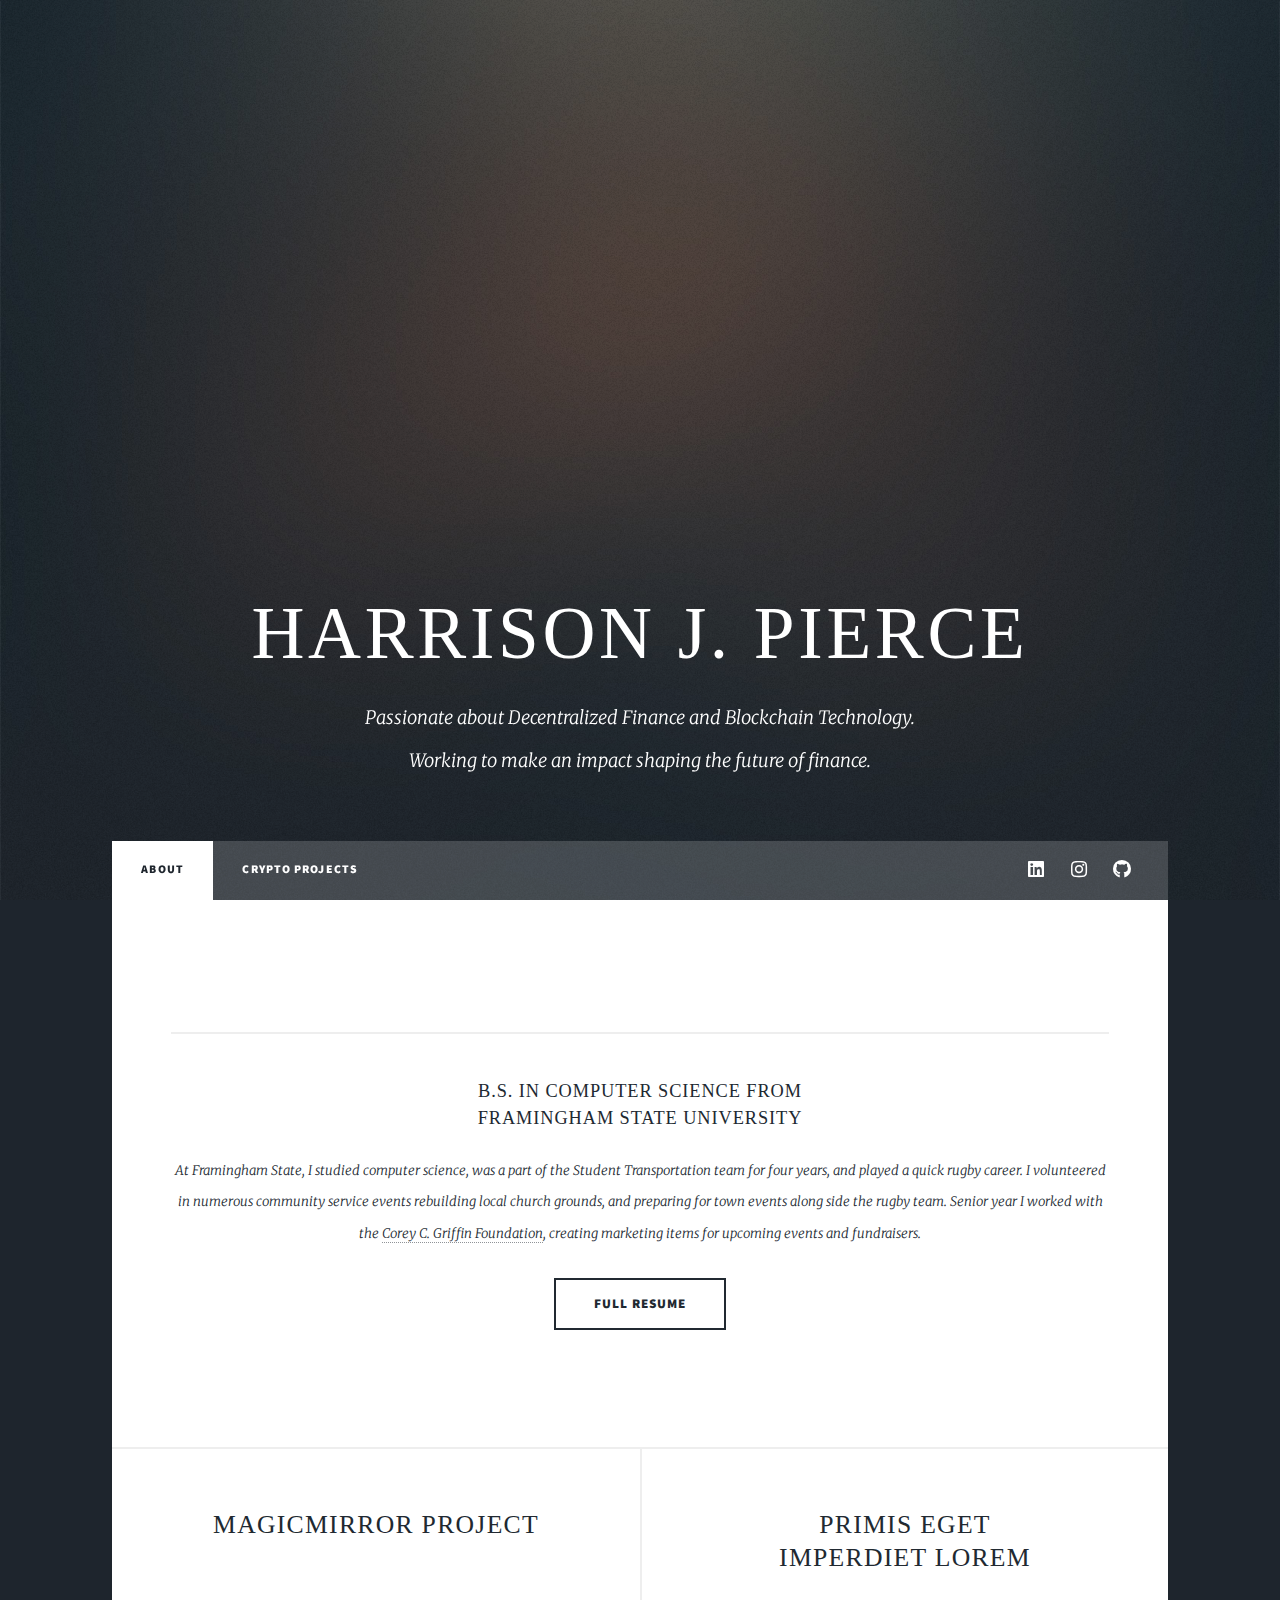
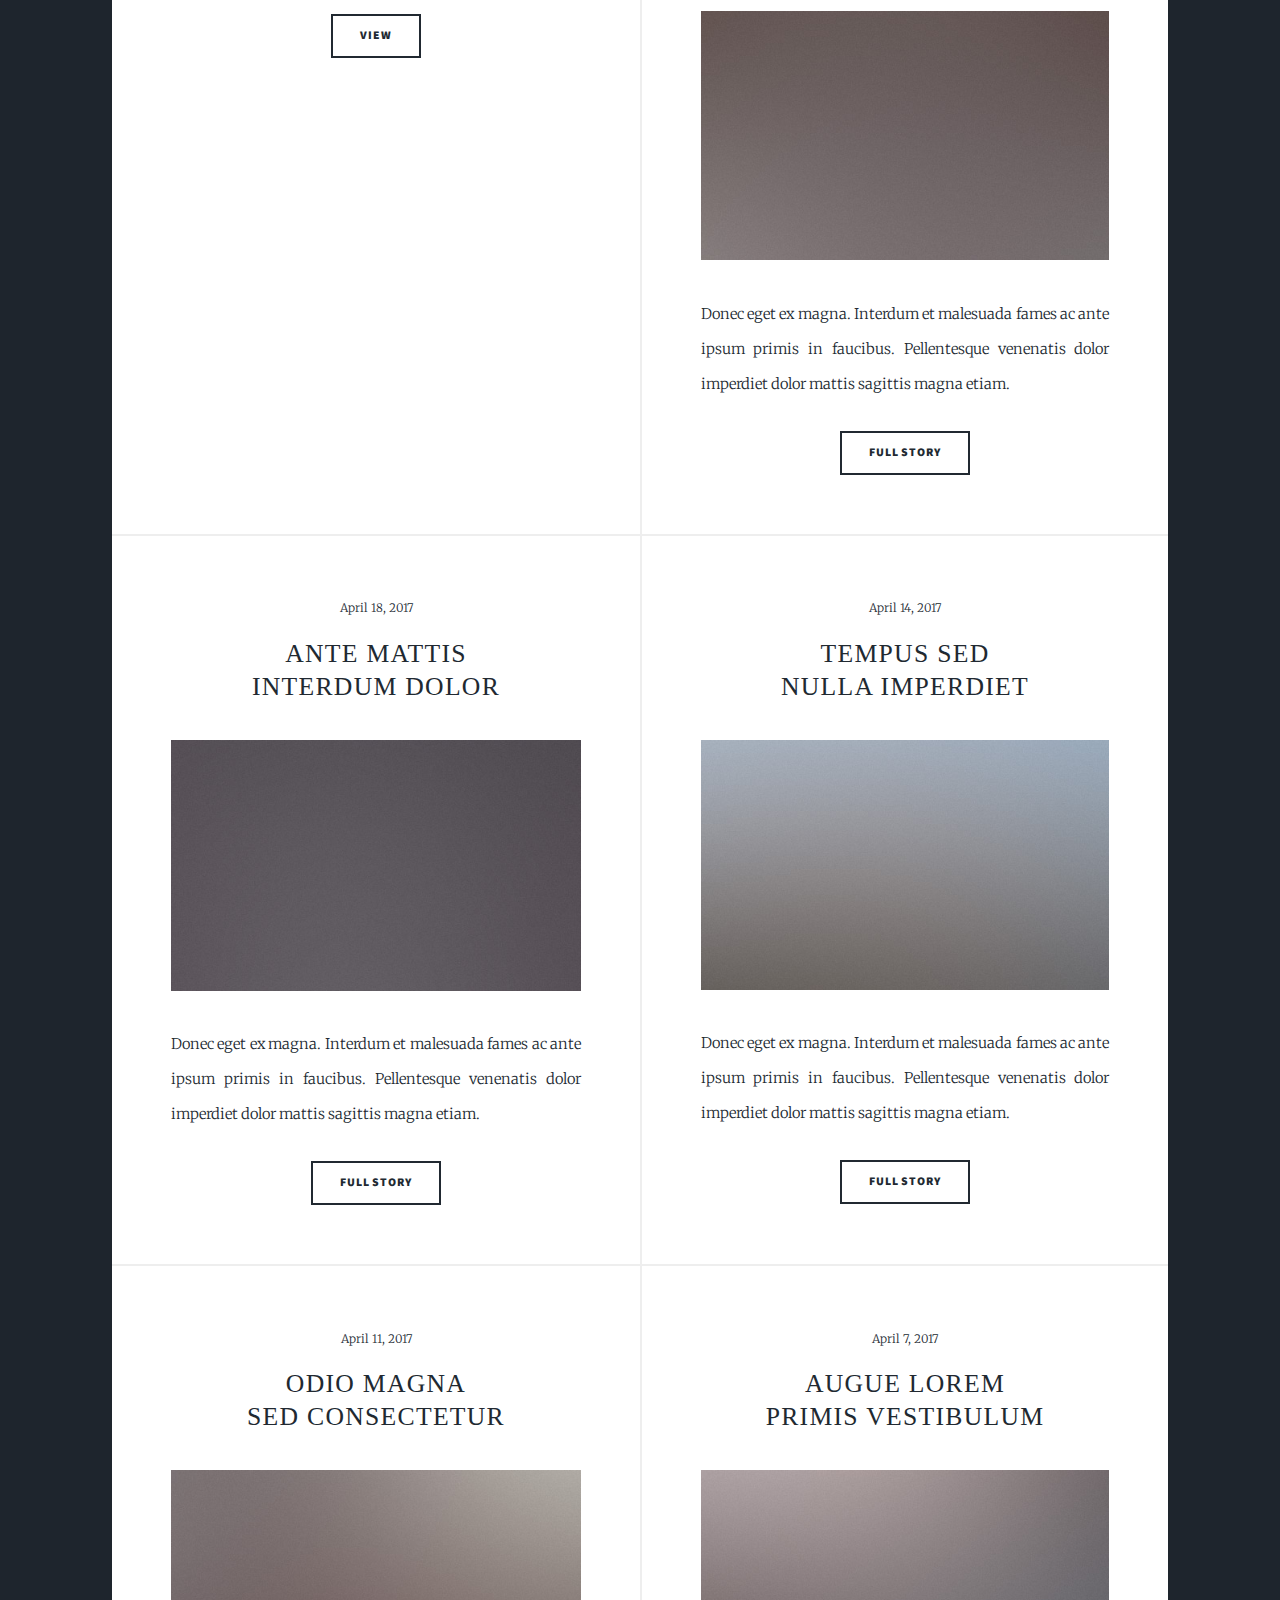
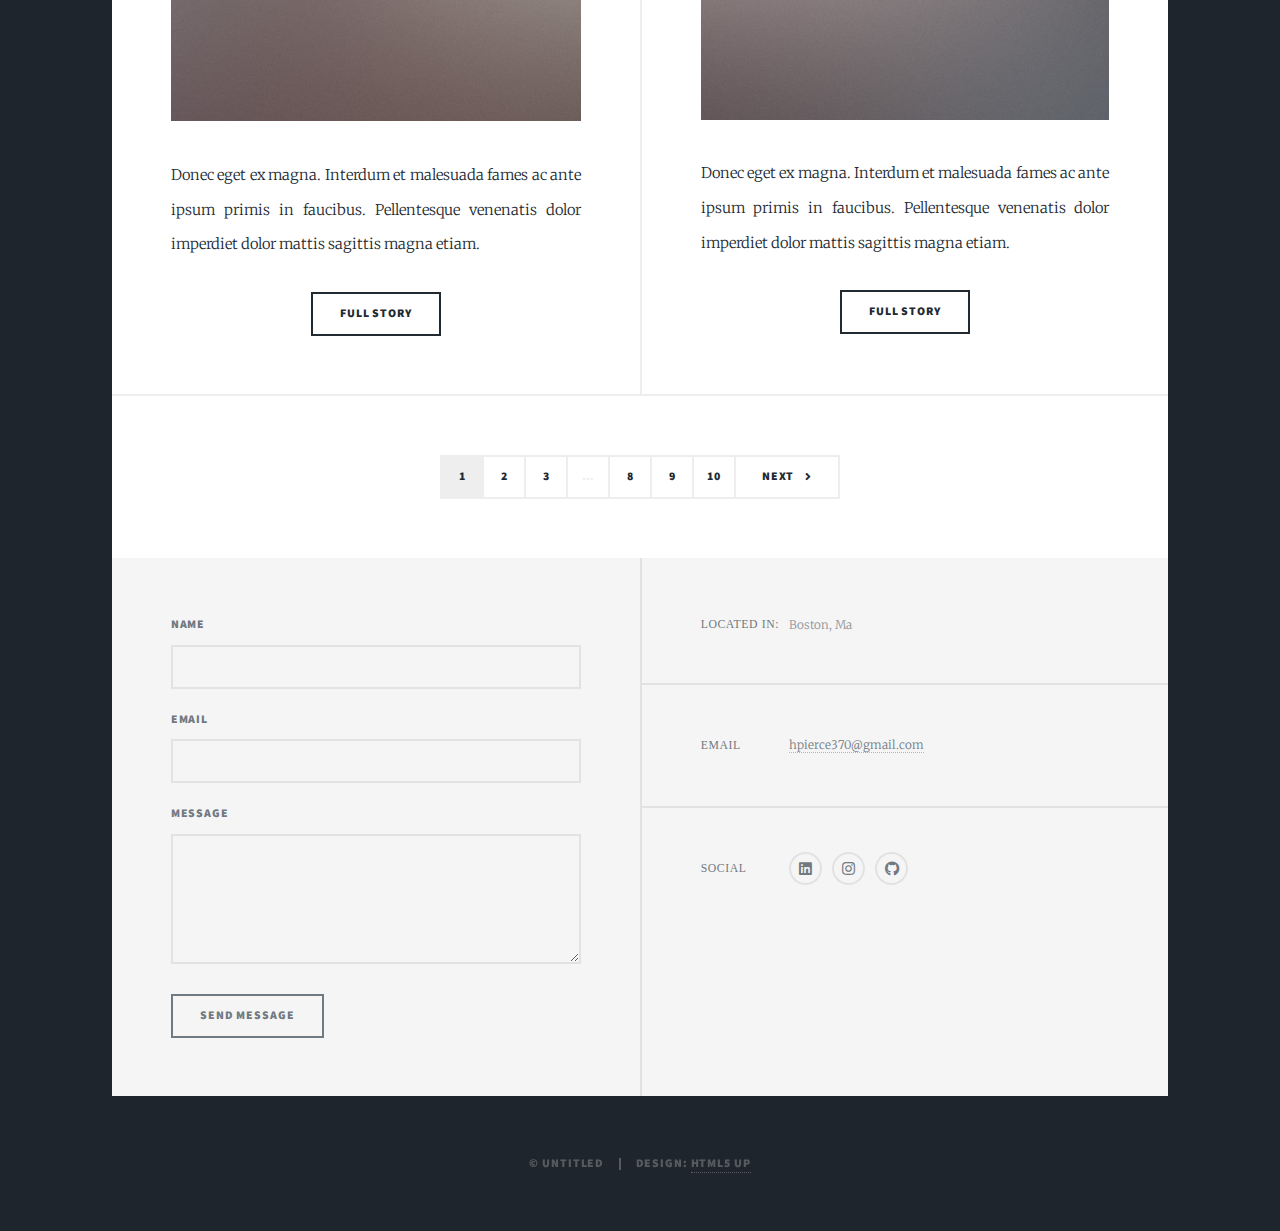
==== index.html @ 14fd1bb5 "initial commit" ====
<!DOCTYPE HTML>
<!--
	Massively by HTML5 UP
	html5up.net | @ajlkn
	Free for personal and commercial use under the CCA 3.0 license (html5up.net/license)
-->
<html>
	<head>
		<title>Harrison Pierce Portfolio</title>
		<meta charset="utf-8" />
		<meta name="viewport" content="width=device-width, initial-scale=1, user-scalable=no" />
		<link rel="stylesheet" href="assets/css/main.css" />
		<noscript><link rel="stylesheet" href="assets/css/noscript.css" /></noscript>
	</head>
	<body class="is-preload">

		<!-- Wrapper -->
			<div id="wrapper" class="fade-in">

				<!-- Intro -->
					<div id="intro">
						<h1>Harrison J. Pierce</h1>
						<p>Passionate about Decentralized Finance and
							Blockchain Technology. <br>Working to make an impact shaping the
							future of finance.<br>
					</div>

				<!-- Header -->


				<!-- Nav -->
					<nav id="nav">
						<ul class="links">
							<li class="active"><a href="index.html">About</a></li>
							<li><a href="generic.html">Crypto projects</a></li>
						</ul>
						<ul class="icons">

							<li><a href="https://www.linkedin.com/in/harrisonpierce7/" class="icon brands fa-linkedin"><span class="label">LinkedIn</span></a></li>
							<li><a href="https://www.instagram.com/pierceprofessional" class="icon brands fa-instagram"><span class="label">Instagram</span></a></li>
							<li><a href="https://github.com/HarrisonPierce" class="icon brands fa-github"><span class="label">GitHub</span></a></li>
						</ul>
					</nav>

				<!-- Main -->
					<div id="main">

						<!-- Featured Post -->
							<article class="post featured">
								<header class="major">
									<hr>
									<h3>B.S. in Computer Science from<a href="https://www.framingham.edu/"> <br>
										Framingham State University</a></h3>
									<p>At Framingham State, I studied computer science, was a part of the Student Transportation team for four years, and played a quick rugby career. 
										I volunteered in numerous community service events rebuilding local church grounds, and preparing for town events along side the rugby team.
										 Senior year I worked with the <a href=https://www.coreycgriffinfoundation.org>Corey C. Griffin Foundation</a>, creating marketing items for upcoming events and fundraisers.
									    </p>
								<ul class="actions special">
									<li><a href="Resume.pdf" class="button large">Full Resume</a></li>

								</ul>
							</header>

							</article>

						<!-- Posts -->
							<section class="posts">
								<article>
									<header>
										<h2><a href="#">MagicMirror Project
										</a></h2>
									</header>
									<a href="#" class="image fit"><img src="images/mm/cover.png" alt="" /></a>
									<p></p>
									<ul class="actions special">
										<li><a href="#" class="button">View</a></li>
									</ul>
								</article>
								<article>
									<header>
										<h2><a href="#">Primis eget<br />
										imperdiet lorem</a></h2>
									</header>
									<a href="#" class="image fit"><img src="images/pic03.jpg" alt="" /></a>
									<p>Donec eget ex magna. Interdum et malesuada fames ac ante ipsum primis in faucibus. Pellentesque venenatis dolor imperdiet dolor mattis sagittis magna etiam.</p>
									<ul class="actions special">
										<li><a href="#" class="button">Full Story</a></li>
									</ul>
								</article>
								<article>
									<header>
										<span class="date">April 18, 2017</span>
										<h2><a href="#">Ante mattis<br />
										interdum dolor</a></h2>
									</header>
									<a href="#" class="image fit"><img src="images/pic04.jpg" alt="" /></a>
									<p>Donec eget ex magna. Interdum et malesuada fames ac ante ipsum primis in faucibus. Pellentesque venenatis dolor imperdiet dolor mattis sagittis magna etiam.</p>
									<ul class="actions special">
										<li><a href="#" class="button">Full Story</a></li>
									</ul>
								</article>
								<article>
									<header>
										<span class="date">April 14, 2017</span>
										<h2><a href="#">Tempus sed<br />
										nulla imperdiet</a></h2>
									</header>
									<a href="#" class="image fit"><img src="images/pic05.jpg" alt="" /></a>
									<p>Donec eget ex magna. Interdum et malesuada fames ac ante ipsum primis in faucibus. Pellentesque venenatis dolor imperdiet dolor mattis sagittis magna etiam.</p>
									<ul class="actions special">
										<li><a href="#" class="button">Full Story</a></li>
									</ul>
								</article>
								<article>
									<header>
										<span class="date">April 11, 2017</span>
										<h2><a href="#">Odio magna<br />
										sed consectetur</a></h2>
									</header>
									<a href="#" class="image fit"><img src="images/pic06.jpg" alt="" /></a>
									<p>Donec eget ex magna. Interdum et malesuada fames ac ante ipsum primis in faucibus. Pellentesque venenatis dolor imperdiet dolor mattis sagittis magna etiam.</p>
									<ul class="actions special">
										<li><a href="#" class="button">Full Story</a></li>
									</ul>
								</article>
								<article>
									<header>
										<span class="date">April 7, 2017</span>
										<h2><a href="#">Augue lorem<br />
										primis vestibulum</a></h2>
									</header>
									<a href="#" class="image fit"><img src="images/pic07.jpg" alt="" /></a>
									<p>Donec eget ex magna. Interdum et malesuada fames ac ante ipsum primis in faucibus. Pellentesque venenatis dolor imperdiet dolor mattis sagittis magna etiam.</p>
									<ul class="actions special">
										<li><a href="#" class="button">Full Story</a></li>
									</ul>
								</article>
							</section>

						<!-- Footer -->
							<footer>
								<div class="pagination">
									<!--<a href="#" class="previous">Prev</a>-->
									<a href="#" class="page active">1</a>
									<a href="#" class="page">2</a>
									<a href="#" class="page">3</a>
									<span class="extra">&hellip;</span>
									<a href="#" class="page">8</a>
									<a href="#" class="page">9</a>
									<a href="#" class="page">10</a>
									<a href="#" class="next">Next</a>
								</div>
							</footer>

					</div>

				<!-- Footer -->
					<footer id="footer">
						<section>
							<form method="post" action="#">
								<div class="fields">
									<div class="field">
										<label for="name">Name</label>
										<input type="text" name="name" id="name" />
									</div>
									<div class="field">
										<label for="email">Email</label>
										<input type="text" name="email" id="email" />
									</div>
									<div class="field">
										<label for="message">Message</label>
										<textarea name="message" id="message" rows="3"></textarea>
									</div>
								</div>
								<ul class="actions">
									<li><input type="submit" value="Send Message" /></li>
								</ul>
							</form>
						</section>
						<section class="split contact">
							<section class="alt">
								<h3>Located in: </h3>
								<p>Boston, Ma</p>
							</section>
							<section>
								<h3>Email</h3>
								<p><a href="">hpierce370@gmail.com</a></p>
							</section>
							<section>
								<h3>Social</h3>
								<ul class="icons alt">
									<li><a href="https://www.linkedin.com/in/harrisonpierce7/" class="icon brands fa-linkedin"><span class="label">LinkedIn</span></a></li>
									<li><a href="https://www.instagram.com/pierceprofessional" class="icon brands fa-instagram"><span class="label">Instagram</span></a></li>
									<li><a href="https://github.com/HarrisonPierce" class="icon brands fa-github"><span class="label">GitHub</span></a></li>
								</ul>
							</section>
						</section>
					</footer>

				<!-- Copyright -->
					<div id="copyright">
						<ul><li>&copy; Untitled</li><li>Design: <a href="https://html5up.net">HTML5 UP</a></li></ul>
					</div>

			</div>

		<!-- Scripts -->
			<script src="assets/js/jquery.min.js"></script>
			<script src="assets/js/jquery.scrollex.min.js"></script>
			<script src="assets/js/jquery.scrolly.min.js"></script>
			<script src="assets/js/browser.min.js"></script>
			<script src="assets/js/breakpoints.min.js"></script>
			<script src="assets/js/util.js"></script>
			<script src="assets/js/main.js"></script>

	</body>
</html>
---- assets/css/main.css ----
@import url(fontawesome-all.min.css);
@import url("https://fonts.googleapis.com/css?family=Merriweather:300,700,300italic,700italic|Source+Sans+Pro:900");

/*
	Massively by HTML5 UP
	html5up.net | @ajlkn
	Free for personal and commercial use under the CCA 3.0 license (html5up.net/license)
*/

html, body, div, span, applet, object,
iframe, h1, h2, h3, h4, h5, h6, p, blockquote,
pre, a, abbr, acronym, address, big, cite,
code, del, dfn, em, img, ins, kbd, q, s, samp,
small, strike, strong, sub, sup, tt, var, b,
u, i, center, dl, dt, dd, ol, ul, li, fieldset,
form, label, legend, table, caption, tbody,
tfoot, thead, tr, th, td, article, aside,
canvas, details, embed, figure, figcaption,
footer, header, hgroup, menu, nav, output, ruby,
section, summary, time, mark, audio, video {
	margin: 0;
	padding: 0;
	border: 0;
	font-size: 100%;
	font: inherit;
	vertical-align: baseline;}

article, aside, details, figcaption, figure,
footer, header, hgroup, menu, nav, section {
	display: block;}

body {
	line-height: 1;
}

ol, ul {
	list-style: none;
}

blockquote, q {
	quotes: none;
}

	blockquote:before, blockquote:after, q:before, q:after {
		content: '';
		content: none;
	}

table {
	border-collapse: collapse;
	border-spacing: 0;
}

body {
	-webkit-text-size-adjust: none;
}

mark {
	background-color: transparent;
	color: inherit;
}

input::-moz-focus-inner {
	border: 0;
	padding: 0;
}

input, select, textarea {
	-moz-appearance: none;
	-webkit-appearance: none;
	-ms-appearance: none;
	appearance: none;
}

/* Basic */

	@-ms-viewport {
		width: device-width;
	}

	body {
		-ms-overflow-style: scrollbar;
	}

	@media screen and (max-width: 480px) {

		html, body {
			min-width: 320px;
		}

	}

	html {
		box-sizing: border-box;
	}

	*, *:before, *:after {
		box-sizing: inherit;
	}

	body {
		background-color: #1e252d;
	}

		body.is-preload *, body.is-preload *:before, body.is-preload *:after {
			-moz-animation: none !important;
			-webkit-animation: none !important;
			-ms-animation: none !important;
			animation: none !important;
			-moz-transition: none !important;
			-webkit-transition: none !important;
			-ms-transition: none !important;
			transition: none !important;
		}

/* Type */

	html {
		font-size: 16pt;
	}

		@media screen and (max-width: 1680px) {

			html {
				font-size: 12pt;
			}

		}

		@media screen and (max-width: 1280px) {

			html {
				font-size: 11pt;
			}

		}

		@media screen and (max-width: 360px) {

			html {
				font-size: 10pt;
			}

		}

	body {
		color: #212931;
	}

	body, input, select, textarea {
		font-family: "Merriweather", Georgia, serif;
		font-weight: 300;
		font-size: 1rem;
		line-height: 2.375;
	}

	a {
		-moz-transition: color 0.2s ease-in-out, background-color 0.2s ease-in-out, border-color 0.2s ease-in-out, box-shadow 0.2s ease-in-out;
		-webkit-transition: color 0.2s ease-in-out, background-color 0.2s ease-in-out, border-color 0.2s ease-in-out, box-shadow 0.2s ease-in-out;
		-ms-transition: color 0.2s ease-in-out, background-color 0.2s ease-in-out, border-color 0.2s ease-in-out, box-shadow 0.2s ease-in-out;
		transition: color 0.2s ease-in-out, background-color 0.2s ease-in-out, border-color 0.2s ease-in-out, box-shadow 0.2s ease-in-out;
		border-bottom: dotted 1px;
		text-decoration: none;
	}

		a:hover {
			border-bottom-color: transparent;
		}

	strong, b {
		font-weight: 600;
	}

	em, i {
		font-style: italic;
	}

	p {
		text-align: justify;
		margin: 0 0 2rem 0;
	}

	h1, h2, h3, h4, h5, h6 {
		font-family: "Times new roman", Helvetica, sans-serif;
		font-weight: 500;
		line-height: 1.5;
		letter-spacing: 0.050em;
		text-transform: uppercase;
		margin: 0 0 1rem 0;
	}

		h1 a, h2 a, h3 a, h4 a, h5 a, h6 a {
			border-bottom: 0;
			color: inherit;
			text-decoration: none;
		}

	h1 {
		font-size: 4rem;
		line-height: 1.1;
		margin: 0 0 2rem 0;
	}

	h2 {
		font-size: 1.75rem;
		line-height: 1.3;
		margin: 0 0 1.5rem 0;
	}

	h3 {
		font-size: 1.25rem;
		margin: 0 0 1.5rem 0;
	}

	h4 {
		font-size: 1rem;
	}

	h5 {
		font-size: 0.9rem;
	}

	h6 {
		font-size: 0.8rem;
	}

	sub {
		font-size: 0.8rem;
		position: relative;
		top: 0.5rem;
	}

	sup {
		font-size: 0.8rem;
		position: relative;
		top: -0.5rem;
	}

	blockquote {
		border-left: solid 4px;
		font-style: italic;
		margin: 0 0 2rem 0;
		padding: 0.5rem 0 0.5rem 2rem;
	}

	code {
		border: solid 2px;
		font-family: "Courier New", monospace;
		font-size: 0.9rem;
		margin: 0 0.25rem;
		padding: 0.25rem 0.65rem;
	}

	pre {
		-webkit-overflow-scrolling: touch;
		font-family: "Courier New", monospace;
		font-size: 0.9rem;
		margin: 0 0 2rem 0;
	}

		pre code {
			display: block;
			line-height: 1.75;
			padding: 1rem 1.5rem;
			overflow-x: auto;
		}

	hr {
		border: 0;
		border-bottom: solid 2px;
		margin: 3rem 0;
	}

		hr.major {
			margin: 5rem 0;
		}

	.align-left {
		text-align: left;
	}

	.align-center {
		text-align: center;
	}

	.align-right {
		text-align: right;
	}

	input, select, textarea {
		color: #212931;
	}

	a {
		color: #212931;
		border-bottom-color: rgba(33, 41, 49, 0.5);
	}

		a:hover {
			border-bottom-color: transparent;
			color: #18bfef !important;
		}

	strong, b {
		color: #212931;
	}

	h1, h2, h3, h4, h5, h6 {
		color: #212931;
	}

	blockquote {
		border-left-color: #eeeeee;
	}

	code {
		background: rgba(220, 220, 220, 0.25);
		border-color: #eeeeee;
	}

	hr {
		border-bottom-color: #eeeeee;
	}

/* Row */

	.row {
		display: flex;
		flex-wrap: wrap;
		box-sizing: border-box;
		align-items: stretch;
	}

		.row > * {
			box-sizing: border-box;
		}

		.row.gtr-uniform > * > :last-child {
			margin-bottom: 0;
		}

		.row.aln-left {
			justify-content: flex-start;
		}

		.row.aln-center {
			justify-content: center;
		}

		.row.aln-right {
			justify-content: flex-end;
		}

		.row.aln-top {
			align-items: flex-start;
		}

		.row.aln-middle {
			align-items: center;
		}

		.row.aln-bottom {
			align-items: flex-end;
		}

		.row > .imp {
			order: -1;
		}

		.row > .col-1 {
			width: 8.33333%;
		}

		.row > .off-1 {
			margin-left: 8.33333%;
		}

		.row > .col-2 {
			width: 16.66667%;
		}

		.row > .off-2 {
			margin-left: 16.66667%;
		}

		.row > .col-3 {
			width: 25%;
		}

		.row > .off-3 {
			margin-left: 25%;
		}

		.row > .col-4 {
			width: 33.33333%;
		}

		.row > .off-4 {
			margin-left: 33.33333%;
		}

		.row > .col-5 {
			width: 41.66667%;
		}

		.row > .off-5 {
			margin-left: 41.66667%;
		}

		.row > .col-6 {
			width: 50%;
		}

		.row > .off-6 {
			margin-left: 50%;
		}

		.row > .col-7 {
			width: 58.33333%;
		}

		.row > .off-7 {
			margin-left: 58.33333%;
		}

		.row > .col-8 {
			width: 66.66667%;
		}

		.row > .off-8 {
			margin-left: 66.66667%;
		}

		.row > .col-9 {
			width: 75%;
		}

		.row > .off-9 {
			margin-left: 75%;
		}

		.row > .col-10 {
			width: 83.33333%;
		}

		.row > .off-10 {
			margin-left: 83.33333%;
		}

		.row > .col-11 {
			width: 91.66667%;
		}

		.row > .off-11 {
			margin-left: 91.66667%;
		}

		.row > .col-12 {
			width: 100%;
		}

		.row > .off-12 {
			margin-left: 100%;
		}

		.row.gtr-0 {
			margin-top: 0;
			margin-left: 0rem;
		}

			.row.gtr-0 > * {
				padding: 0 0 0 0rem;
			}

			.row.gtr-0.gtr-uniform {
				margin-top: 0rem;
			}

				.row.gtr-0.gtr-uniform > * {
					padding-top: 0rem;
				}

		.row.gtr-25 {
			margin-top: 0;
			margin-left: -0.375rem;
		}

			.row.gtr-25 > * {
				padding: 0 0 0 0.375rem;
			}

			.row.gtr-25.gtr-uniform {
				margin-top: -0.375rem;
			}

				.row.gtr-25.gtr-uniform > * {
					padding-top: 0.375rem;
				}

		.row.gtr-50 {
			margin-top: 0;
			margin-left: -0.75rem;
		}

			.row.gtr-50 > * {
				padding: 0 0 0 0.75rem;
			}

			.row.gtr-50.gtr-uniform {
				margin-top: -0.75rem;
			}

				.row.gtr-50.gtr-uniform > * {
					padding-top: 0.75rem;
				}

		.row {
			margin-top: 0;
			margin-left: -1.5rem;
		}

			.row > * {
				padding: 0 0 0 1.5rem;
			}

			.row.gtr-uniform {
				margin-top: -1.5rem;
			}

				.row.gtr-uniform > * {
					padding-top: 1.5rem;
				}

		.row.gtr-150 {
			margin-top: 0;
			margin-left: -2.25rem;
		}

			.row.gtr-150 > * {
				padding: 0 0 0 2.25rem;
			}

			.row.gtr-150.gtr-uniform {
				margin-top: -2.25rem;
			}

				.row.gtr-150.gtr-uniform > * {
					padding-top: 2.25rem;
				}

		.row.gtr-200 {
			margin-top: 0;
			margin-left: -3rem;
		}

			.row.gtr-200 > * {
				padding: 0 0 0 3rem;
			}

			.row.gtr-200.gtr-uniform {
				margin-top: -3rem;
			}

				.row.gtr-200.gtr-uniform > * {
					padding-top: 3rem;
				}

		@media screen and (max-width: 1680px) {

			.row {
				display: flex;
				flex-wrap: wrap;
				box-sizing: border-box;
				align-items: stretch;
			}

				.row > * {
					box-sizing: border-box;
				}

				.row.gtr-uniform > * > :last-child {
					margin-bottom: 0;
				}

				.row.aln-left {
					justify-content: flex-start;
				}

				.row.aln-center {
					justify-content: center;
				}

				.row.aln-right {
					justify-content: flex-end;
				}

				.row.aln-top {
					align-items: flex-start;
				}

				.row.aln-middle {
					align-items: center;
				}

				.row.aln-bottom {
					align-items: flex-end;
				}

				.row > .imp-xlarge {
					order: -1;
				}

				.row > .col-1-xlarge {
					width: 8.33333%;
				}

				.row > .off-1-xlarge {
					margin-left: 8.33333%;
				}

				.row > .col-2-xlarge {
					width: 16.66667%;
				}

				.row > .off-2-xlarge {
					margin-left: 16.66667%;
				}

				.row > .col-3-xlarge {
					width: 25%;
				}

				.row > .off-3-xlarge {
					margin-left: 25%;
				}

				.row > .col-4-xlarge {
					width: 33.33333%;
				}

				.row > .off-4-xlarge {
					margin-left: 33.33333%;
				}

				.row > .col-5-xlarge {
					width: 41.66667%;
				}

				.row > .off-5-xlarge {
					margin-left: 41.66667%;
				}

				.row > .col-6-xlarge {
					width: 50%;
				}

				.row > .off-6-xlarge {
					margin-left: 50%;
				}

				.row > .col-7-xlarge {
					width: 58.33333%;
				}

				.row > .off-7-xlarge {
					margin-left: 58.33333%;
				}

				.row > .col-8-xlarge {
					width: 66.66667%;
				}

				.row > .off-8-xlarge {
					margin-left: 66.66667%;
				}

				.row > .col-9-xlarge {
					width: 75%;
				}

				.row > .off-9-xlarge {
					margin-left: 75%;
				}

				.row > .col-10-xlarge {
					width: 83.33333%;
				}

				.row > .off-10-xlarge {
					margin-left: 83.33333%;
				}

				.row > .col-11-xlarge {
					width: 91.66667%;
				}

				.row > .off-11-xlarge {
					margin-left: 91.66667%;
				}

				.row > .col-12-xlarge {
					width: 100%;
				}

				.row > .off-12-xlarge {
					margin-left: 100%;
				}

				.row.gtr-0 {
					margin-top: 0;
					margin-left: 0rem;
				}

					.row.gtr-0 > * {
						padding: 0 0 0 0rem;
					}

					.row.gtr-0.gtr-uniform {
						margin-top: 0rem;
					}

						.row.gtr-0.gtr-uniform > * {
							padding-top: 0rem;
						}

				.row.gtr-25 {
					margin-top: 0;
					margin-left: -0.375rem;
				}

					.row.gtr-25 > * {
						padding: 0 0 0 0.375rem;
					}

					.row.gtr-25.gtr-uniform {
						margin-top: -0.375rem;
					}

						.row.gtr-25.gtr-uniform > * {
							padding-top: 0.375rem;
						}

				.row.gtr-50 {
					margin-top: 0;
					margin-left: -0.75rem;
				}

					.row.gtr-50 > * {
						padding: 0 0 0 0.75rem;
					}

					.row.gtr-50.gtr-uniform {
						margin-top: -0.75rem;
					}

						.row.gtr-50.gtr-uniform > * {
							padding-top: 0.75rem;
						}

				.row {
					margin-top: 0;
					margin-left: -1.5rem;
				}

					.row > * {
						padding: 0 0 0 1.5rem;
					}

					.row.gtr-uniform {
						margin-top: -1.5rem;
					}

						.row.gtr-uniform > * {
							padding-top: 1.5rem;
						}

				.row.gtr-150 {
					margin-top: 0;
					margin-left: -2.25rem;
				}

					.row.gtr-150 > * {
						padding: 0 0 0 2.25rem;
					}

					.row.gtr-150.gtr-uniform {
						margin-top: -2.25rem;
					}

						.row.gtr-150.gtr-uniform > * {
							padding-top: 2.25rem;
						}

				.row.gtr-200 {
					margin-top: 0;
					margin-left: -3rem;
				}

					.row.gtr-200 > * {
						padding: 0 0 0 3rem;
					}

					.row.gtr-200.gtr-uniform {
						margin-top: -3rem;
					}

						.row.gtr-200.gtr-uniform > * {
							padding-top: 3rem;
						}

		}

		@media screen and (max-width: 1280px) {

			.row {
				display: flex;
				flex-wrap: wrap;
				box-sizing: border-box;
				align-items: stretch;
			}

				.row > * {
					box-sizing: border-box;
				}

				.row.gtr-uniform > * > :last-child {
					margin-bottom: 0;
				}

				.row.aln-left {
					justify-content: flex-start;
				}

				.row.aln-center {
					justify-content: center;
				}

				.row.aln-right {
					justify-content: flex-end;
				}

				.row.aln-top {
					align-items: flex-start;
				}

				.row.aln-middle {
					align-items: center;
				}

				.row.aln-bottom {
					align-items: flex-end;
				}

				.row > .imp-large {
					order: -1;
				}

				.row > .col-1-large {
					width: 8.33333%;
				}

				.row > .off-1-large {
					margin-left: 8.33333%;
				}

				.row > .col-2-large {
					width: 16.66667%;
				}

				.row > .off-2-large {
					margin-left: 16.66667%;
				}

				.row > .col-3-large {
					width: 25%;
				}

				.row > .off-3-large {
					margin-left: 25%;
				}

				.row > .col-4-large {
					width: 33.33333%;
				}

				.row > .off-4-large {
					margin-left: 33.33333%;
				}

				.row > .col-5-large {
					width: 41.66667%;
				}

				.row > .off-5-large {
					margin-left: 41.66667%;
				}

				.row > .col-6-large {
					width: 50%;
				}

				.row > .off-6-large {
					margin-left: 50%;
				}

				.row > .col-7-large {
					width: 58.33333%;
				}

				.row > .off-7-large {
					margin-left: 58.33333%;
				}

				.row > .col-8-large {
					width: 66.66667%;
				}

				.row > .off-8-large {
					margin-left: 66.66667%;
				}

				.row > .col-9-large {
					width: 75%;
				}

				.row > .off-9-large {
					margin-left: 75%;
				}

				.row > .col-10-large {
					width: 83.33333%;
				}

				.row > .off-10-large {
					margin-left: 83.33333%;
				}

				.row > .col-11-large {
					width: 91.66667%;
				}

				.row > .off-11-large {
					margin-left: 91.66667%;
				}

				.row > .col-12-large {
					width: 100%;
				}

				.row > .off-12-large {
					margin-left: 100%;
				}

				.row.gtr-0 {
					margin-top: 0;
					margin-left: 0rem;
				}

					.row.gtr-0 > * {
						padding: 0 0 0 0rem;
					}

					.row.gtr-0.gtr-uniform {
						margin-top: 0rem;
					}

						.row.gtr-0.gtr-uniform > * {
							padding-top: 0rem;
						}

				.row.gtr-25 {
					margin-top: 0;
					margin-left: -0.375rem;
				}

					.row.gtr-25 > * {
						padding: 0 0 0 0.375rem;
					}

					.row.gtr-25.gtr-uniform {
						margin-top: -0.375rem;
					}

						.row.gtr-25.gtr-uniform > * {
							padding-top: 0.375rem;
						}

				.row.gtr-50 {
					margin-top: 0;
					margin-left: -0.75rem;
				}

					.row.gtr-50 > * {
						padding: 0 0 0 0.75rem;
					}

					.row.gtr-50.gtr-uniform {
						margin-top: -0.75rem;
					}

						.row.gtr-50.gtr-uniform > * {
							padding-top: 0.75rem;
						}

				.row {
					margin-top: 0;
					margin-left: -1.5rem;
				}

					.row > * {
						padding: 0 0 0 1.5rem;
					}

					.row.gtr-uniform {
						margin-top: -1.5rem;
					}

						.row.gtr-uniform > * {
							padding-top: 1.5rem;
						}

				.row.gtr-150 {
					margin-top: 0;
					margin-left: -2.25rem;
				}

					.row.gtr-150 > * {
						padding: 0 0 0 2.25rem;
					}

					.row.gtr-150.gtr-uniform {
						margin-top: -2.25rem;
					}

						.row.gtr-150.gtr-uniform > * {
							padding-top: 2.25rem;
						}

				.row.gtr-200 {
					margin-top: 0;
					margin-left: -3rem;
				}

					.row.gtr-200 > * {
						padding: 0 0 0 3rem;
					}

					.row.gtr-200.gtr-uniform {
						margin-top: -3rem;
					}

						.row.gtr-200.gtr-uniform > * {
							padding-top: 3rem;
						}

		}

		@media screen and (max-width: 980px) {

			.row {
				display: flex;
				flex-wrap: wrap;
				box-sizing: border-box;
				align-items: stretch;
			}

				.row > * {
					box-sizing: border-box;
				}

				.row.gtr-uniform > * > :last-child {
					margin-bottom: 0;
				}

				.row.aln-left {
					justify-content: flex-start;
				}

				.row.aln-center {
					justify-content: center;
				}

				.row.aln-right {
					justify-content: flex-end;
				}

				.row.aln-top {
					align-items: flex-start;
				}

				.row.aln-middle {
					align-items: center;
				}

				.row.aln-bottom {
					align-items: flex-end;
				}

				.row > .imp-medium {
					order: -1;
				}

				.row > .col-1-medium {
					width: 8.33333%;
				}

				.row > .off-1-medium {
					margin-left: 8.33333%;
				}

				.row > .col-2-medium {
					width: 16.66667%;
				}

				.row > .off-2-medium {
					margin-left: 16.66667%;
				}

				.row > .col-3-medium {
					width: 25%;
				}

				.row > .off-3-medium {
					margin-left: 25%;
				}

				.row > .col-4-medium {
					width: 33.33333%;
				}

				.row > .off-4-medium {
					margin-left: 33.33333%;
				}

				.row > .col-5-medium {
					width: 41.66667%;
				}

				.row > .off-5-medium {
					margin-left: 41.66667%;
				}

				.row > .col-6-medium {
					width: 50%;
				}

				.row > .off-6-medium {
					margin-left: 50%;
				}

				.row > .col-7-medium {
					width: 58.33333%;
				}

				.row > .off-7-medium {
					margin-left: 58.33333%;
				}

				.row > .col-8-medium {
					width: 66.66667%;
				}

				.row > .off-8-medium {
					margin-left: 66.66667%;
				}

				.row > .col-9-medium {
					width: 75%;
				}

				.row > .off-9-medium {
					margin-left: 75%;
				}

				.row > .col-10-medium {
					width: 83.33333%;
				}

				.row > .off-10-medium {
					margin-left: 83.33333%;
				}

				.row > .col-11-medium {
					width: 91.66667%;
				}

				.row > .off-11-medium {
					margin-left: 91.66667%;
				}

				.row > .col-12-medium {
					width: 100%;
				}

				.row > .off-12-medium {
					margin-left: 100%;
				}

				.row.gtr-0 {
					margin-top: 0;
					margin-left: 0rem;
				}

					.row.gtr-0 > * {
						padding: 0 0 0 0rem;
					}

					.row.gtr-0.gtr-uniform {
						margin-top: 0rem;
					}

						.row.gtr-0.gtr-uniform > * {
							padding-top: 0rem;
						}

				.row.gtr-25 {
					margin-top: 0;
					margin-left: -0.375rem;
				}

					.row.gtr-25 > * {
						padding: 0 0 0 0.375rem;
					}

					.row.gtr-25.gtr-uniform {
						margin-top: -0.375rem;
					}

						.row.gtr-25.gtr-uniform > * {
							padding-top: 0.375rem;
						}

				.row.gtr-50 {
					margin-top: 0;
					margin-left: -0.75rem;
				}

					.row.gtr-50 > * {
						padding: 0 0 0 0.75rem;
					}

					.row.gtr-50.gtr-uniform {
						margin-top: -0.75rem;
					}

						.row.gtr-50.gtr-uniform > * {
							padding-top: 0.75rem;
						}

				.row {
					margin-top: 0;
					margin-left: -1.5rem;
				}

					.row > * {
						padding: 0 0 0 1.5rem;
					}

					.row.gtr-uniform {
						margin-top: -1.5rem;
					}

						.row.gtr-uniform > * {
							padding-top: 1.5rem;
						}

				.row.gtr-150 {
					margin-top: 0;
					margin-left: -2.25rem;
				}

					.row.gtr-150 > * {
						padding: 0 0 0 2.25rem;
					}

					.row.gtr-150.gtr-uniform {
						margin-top: -2.25rem;
					}

						.row.gtr-150.gtr-uniform > * {
							padding-top: 2.25rem;
						}

				.row.gtr-200 {
					margin-top: 0;
					margin-left: -3rem;
				}

					.row.gtr-200 > * {
						padding: 0 0 0 3rem;
					}

					.row.gtr-200.gtr-uniform {
						margin-top: -3rem;
					}

						.row.gtr-200.gtr-uniform > * {
							padding-top: 3rem;
						}

		}

		@media screen and (max-width: 736px) {

			.row {
				display: flex;
				flex-wrap: wrap;
				box-sizing: border-box;
				align-items: stretch;
			}

				.row > * {
					box-sizing: border-box;
				}

				.row.gtr-uniform > * > :last-child {
					margin-bottom: 0;
				}

				.row.aln-left {
					justify-content: flex-start;
				}

				.row.aln-center {
					justify-content: center;
				}

				.row.aln-right {
					justify-content: flex-end;
				}

				.row.aln-top {
					align-items: flex-start;
				}

				.row.aln-middle {
					align-items: center;
				}

				.row.aln-bottom {
					align-items: flex-end;
				}

				.row > .imp-small {
					order: -1;
				}

				.row > .col-1-small {
					width: 8.33333%;
				}

				.row > .off-1-small {
					margin-left: 8.33333%;
				}

				.row > .col-2-small {
					width: 16.66667%;
				}

				.row > .off-2-small {
					margin-left: 16.66667%;
				}

				.row > .col-3-small {
					width: 25%;
				}

				.row > .off-3-small {
					margin-left: 25%;
				}

				.row > .col-4-small {
					width: 33.33333%;
				}

				.row > .off-4-small {
					margin-left: 33.33333%;
				}

				.row > .col-5-small {
					width: 41.66667%;
				}

				.row > .off-5-small {
					margin-left: 41.66667%;
				}

				.row > .col-6-small {
					width: 50%;
				}

				.row > .off-6-small {
					margin-left: 50%;
				}

				.row > .col-7-small {
					width: 58.33333%;
				}

				.row > .off-7-small {
					margin-left: 58.33333%;
				}

				.row > .col-8-small {
					width: 66.66667%;
				}

				.row > .off-8-small {
					margin-left: 66.66667%;
				}

				.row > .col-9-small {
					width: 75%;
				}

				.row > .off-9-small {
					margin-left: 75%;
				}

				.row > .col-10-small {
					width: 83.33333%;
				}

				.row > .off-10-small {
					margin-left: 83.33333%;
				}

				.row > .col-11-small {
					width: 91.66667%;
				}

				.row > .off-11-small {
					margin-left: 91.66667%;
				}

				.row > .col-12-small {
					width: 100%;
				}

				.row > .off-12-small {
					margin-left: 100%;
				}

				.row.gtr-0 {
					margin-top: 0;
					margin-left: 0rem;
				}

					.row.gtr-0 > * {
						padding: 0 0 0 0rem;
					}

					.row.gtr-0.gtr-uniform {
						margin-top: 0rem;
					}

						.row.gtr-0.gtr-uniform > * {
							padding-top: 0rem;
						}

				.row.gtr-25 {
					margin-top: 0;
					margin-left: -0.375rem;
				}

					.row.gtr-25 > * {
						padding: 0 0 0 0.375rem;
					}

					.row.gtr-25.gtr-uniform {
						margin-top: -0.375rem;
					}

						.row.gtr-25.gtr-uniform > * {
							padding-top: 0.375rem;
						}

				.row.gtr-50 {
					margin-top: 0;
					margin-left: -0.75rem;
				}

					.row.gtr-50 > * {
						padding: 0 0 0 0.75rem;
					}

					.row.gtr-50.gtr-uniform {
						margin-top: -0.75rem;
					}

						.row.gtr-50.gtr-uniform > * {
							padding-top: 0.75rem;
						}

				.row {
					margin-top: 0;
					margin-left: -1.5rem;
				}

					.row > * {
						padding: 0 0 0 1.5rem;
					}

					.row.gtr-uniform {
						margin-top: -1.5rem;
					}

						.row.gtr-uniform > * {
							padding-top: 1.5rem;
						}

				.row.gtr-150 {
					margin-top: 0;
					margin-left: -2.25rem;
				}

					.row.gtr-150 > * {
						padding: 0 0 0 2.25rem;
					}

					.row.gtr-150.gtr-uniform {
						margin-top: -2.25rem;
					}

						.row.gtr-150.gtr-uniform > * {
							padding-top: 2.25rem;
						}

				.row.gtr-200 {
					margin-top: 0;
					margin-left: -3rem;
				}

					.row.gtr-200 > * {
						padding: 0 0 0 3rem;
					}

					.row.gtr-200.gtr-uniform {
						margin-top: -3rem;
					}

						.row.gtr-200.gtr-uniform > * {
							padding-top: 3rem;
						}

		}

		@media screen and (max-width: 480px) {

			.row {
				display: flex;
				flex-wrap: wrap;
				box-sizing: border-box;
				align-items: stretch;
			}

				.row > * {
					box-sizing: border-box;
				}

				.row.gtr-uniform > * > :last-child {
					margin-bottom: 0;
				}

				.row.aln-left {
					justify-content: flex-start;
				}

				.row.aln-center {
					justify-content: center;
				}

				.row.aln-right {
					justify-content: flex-end;
				}

				.row.aln-top {
					align-items: flex-start;
				}

				.row.aln-middle {
					align-items: center;
				}

				.row.aln-bottom {
					align-items: flex-end;
				}

				.row > .imp-xsmall {
					order: -1;
				}

				.row > .col-1-xsmall {
					width: 8.33333%;
				}

				.row > .off-1-xsmall {
					margin-left: 8.33333%;
				}

				.row > .col-2-xsmall {
					width: 16.66667%;
				}

				.row > .off-2-xsmall {
					margin-left: 16.66667%;
				}

				.row > .col-3-xsmall {
					width: 25%;
				}

				.row > .off-3-xsmall {
					margin-left: 25%;
				}

				.row > .col-4-xsmall {
					width: 33.33333%;
				}

				.row > .off-4-xsmall {
					margin-left: 33.33333%;
				}

				.row > .col-5-xsmall {
					width: 41.66667%;
				}

				.row > .off-5-xsmall {
					margin-left: 41.66667%;
				}

				.row > .col-6-xsmall {
					width: 50%;
				}

				.row > .off-6-xsmall {
					margin-left: 50%;
				}

				.row > .col-7-xsmall {
					width: 58.33333%;
				}

				.row > .off-7-xsmall {
					margin-left: 58.33333%;
				}

				.row > .col-8-xsmall {
					width: 66.66667%;
				}

				.row > .off-8-xsmall {
					margin-left: 66.66667%;
				}

				.row > .col-9-xsmall {
					width: 75%;
				}

				.row > .off-9-xsmall {
					margin-left: 75%;
				}

				.row > .col-10-xsmall {
					width: 83.33333%;
				}

				.row > .off-10-xsmall {
					margin-left: 83.33333%;
				}

				.row > .col-11-xsmall {
					width: 91.66667%;
				}

				.row > .off-11-xsmall {
					margin-left: 91.66667%;
				}

				.row > .col-12-xsmall {
					width: 100%;
				}

				.row > .off-12-xsmall {
					margin-left: 100%;
				}

				.row.gtr-0 {
					margin-top: 0;
					margin-left: 0rem;
				}

					.row.gtr-0 > * {
						padding: 0 0 0 0rem;
					}

					.row.gtr-0.gtr-uniform {
						margin-top: 0rem;
					}

						.row.gtr-0.gtr-uniform > * {
							padding-top: 0rem;
						}

				.row.gtr-25 {
					margin-top: 0;
					margin-left: -0.375rem;
				}

					.row.gtr-25 > * {
						padding: 0 0 0 0.375rem;
					}

					.row.gtr-25.gtr-uniform {
						margin-top: -0.375rem;
					}

						.row.gtr-25.gtr-uniform > * {
							padding-top: 0.375rem;
						}

				.row.gtr-50 {
					margin-top: 0;
					margin-left: -0.75rem;
				}

					.row.gtr-50 > * {
						padding: 0 0 0 0.75rem;
					}

					.row.gtr-50.gtr-uniform {
						margin-top: -0.75rem;
					}

						.row.gtr-50.gtr-uniform > * {
							padding-top: 0.75rem;
						}

				.row {
					margin-top: 0;
					margin-left: -1.5rem;
				}

					.row > * {
						padding: 0 0 0 1.5rem;
					}

					.row.gtr-uniform {
						margin-top: -1.5rem;
					}

						.row.gtr-uniform > * {
							padding-top: 1.5rem;
						}

				.row.gtr-150 {
					margin-top: 0;
					margin-left: -2.25rem;
				}

					.row.gtr-150 > * {
						padding: 0 0 0 2.25rem;
					}

					.row.gtr-150.gtr-uniform {
						margin-top: -2.25rem;
					}

						.row.gtr-150.gtr-uniform > * {
							padding-top: 2.25rem;
						}

				.row.gtr-200 {
					margin-top: 0;
					margin-left: -3rem;
				}

					.row.gtr-200 > * {
						padding: 0 0 0 3rem;
					}

					.row.gtr-200.gtr-uniform {
						margin-top: -3rem;
					}

						.row.gtr-200.gtr-uniform > * {
							padding-top: 3rem;
						}

		}

		@media screen and (max-width: 360px) {

			.row {
				display: flex;
				flex-wrap: wrap;
				box-sizing: border-box;
				align-items: stretch;
			}

				.row > * {
					box-sizing: border-box;
				}

				.row.gtr-uniform > * > :last-child {
					margin-bottom: 0;
				}

				.row.aln-left {
					justify-content: flex-start;
				}

				.row.aln-center {
					justify-content: center;
				}

				.row.aln-right {
					justify-content: flex-end;
				}

				.row.aln-top {
					align-items: flex-start;
				}

				.row.aln-middle {
					align-items: center;
				}

				.row.aln-bottom {
					align-items: flex-end;
				}

				.row > .imp-xxsmall {
					order: -1;
				}

				.row > .col-1-xxsmall {
					width: 8.33333%;
				}

				.row > .off-1-xxsmall {
					margin-left: 8.33333%;
				}

				.row > .col-2-xxsmall {
					width: 16.66667%;
				}

				.row > .off-2-xxsmall {
					margin-left: 16.66667%;
				}

				.row > .col-3-xxsmall {
					width: 25%;
				}

				.row > .off-3-xxsmall {
					margin-left: 25%;
				}

				.row > .col-4-xxsmall {
					width: 33.33333%;
				}

				.row > .off-4-xxsmall {
					margin-left: 33.33333%;
				}

				.row > .col-5-xxsmall {
					width: 41.66667%;
				}

				.row > .off-5-xxsmall {
					margin-left: 41.66667%;
				}

				.row > .col-6-xxsmall {
					width: 50%;
				}

				.row > .off-6-xxsmall {
					margin-left: 50%;
				}

				.row > .col-7-xxsmall {
					width: 58.33333%;
				}

				.row > .off-7-xxsmall {
					margin-left: 58.33333%;
				}

				.row > .col-8-xxsmall {
					width: 66.66667%;
				}

				.row > .off-8-xxsmall {
					margin-left: 66.66667%;
				}

				.row > .col-9-xxsmall {
					width: 75%;
				}

				.row > .off-9-xxsmall {
					margin-left: 75%;
				}

				.row > .col-10-xxsmall {
					width: 83.33333%;
				}

				.row > .off-10-xxsmall {
					margin-left: 83.33333%;
				}

				.row > .col-11-xxsmall {
					width: 91.66667%;
				}

				.row > .off-11-xxsmall {
					margin-left: 91.66667%;
				}

				.row > .col-12-xxsmall {
					width: 100%;
				}

				.row > .off-12-xxsmall {
					margin-left: 100%;
				}

				.row.gtr-0 {
					margin-top: 0;
					margin-left: 0rem;
				}

					.row.gtr-0 > * {
						padding: 0 0 0 0rem;
					}

					.row.gtr-0.gtr-uniform {
						margin-top: 0rem;
					}

						.row.gtr-0.gtr-uniform > * {
							padding-top: 0rem;
						}

				.row.gtr-25 {
					margin-top: 0;
					margin-left: -0.375rem;
				}

					.row.gtr-25 > * {
						padding: 0 0 0 0.375rem;
					}

					.row.gtr-25.gtr-uniform {
						margin-top: -0.375rem;
					}

						.row.gtr-25.gtr-uniform > * {
							padding-top: 0.375rem;
						}

				.row.gtr-50 {
					margin-top: 0;
					margin-left: -0.75rem;
				}

					.row.gtr-50 > * {
						padding: 0 0 0 0.75rem;
					}

					.row.gtr-50.gtr-uniform {
						margin-top: -0.75rem;
					}

						.row.gtr-50.gtr-uniform > * {
							padding-top: 0.75rem;
						}

				.row {
					margin-top: 0;
					margin-left: -1.5rem;
				}

					.row > * {
						padding: 0 0 0 1.5rem;
					}

					.row.gtr-uniform {
						margin-top: -1.5rem;
					}

						.row.gtr-uniform > * {
							padding-top: 1.5rem;
						}

				.row.gtr-150 {
					margin-top: 0;
					margin-left: -2.25rem;
				}

					.row.gtr-150 > * {
						padding: 0 0 0 2.25rem;
					}

					.row.gtr-150.gtr-uniform {
						margin-top: -2.25rem;
					}

						.row.gtr-150.gtr-uniform > * {
							padding-top: 2.25rem;
						}

				.row.gtr-200 {
					margin-top: 0;
					margin-left: -3rem;
				}

					.row.gtr-200 > * {
						padding: 0 0 0 3rem;
					}

					.row.gtr-200.gtr-uniform {
						margin-top: -3rem;
					}

						.row.gtr-200.gtr-uniform > * {
							padding-top: 3rem;
						}

		}

/* Box */

	.box {
		border: solid 2px;
		margin-bottom: 2rem;
		padding: 1.5rem;
	}

		.box > :last-child,
		.box > :last-child > :last-child,
		.box > :last-child > :last-child > :last-child {
			margin-bottom: 0;
		}

		.box.alt {
			border: 0;
			border-radius: 0;
			padding: 0;
		}

	.box {
		border-color: #eeeeee;
	}

/* Button */

	input[type="submit"],
	input[type="reset"],
	input[type="button"],
	button,
	.button {
		-moz-appearance: none;
		-webkit-appearance: none;
		-ms-appearance: none;
		appearance: none;
		-moz-transition: background-color 0.2s ease-in-out, box-shadow 0.2s ease-in-out, color 0.2s ease-in-out;
		-webkit-transition: background-color 0.2s ease-in-out, box-shadow 0.2s ease-in-out, color 0.2s ease-in-out;
		-ms-transition: background-color 0.2s ease-in-out, box-shadow 0.2s ease-in-out, color 0.2s ease-in-out;
		transition: background-color 0.2s ease-in-out, box-shadow 0.2s ease-in-out, color 0.2s ease-in-out;
		border: 0;
		border-radius: 0;
		cursor: pointer;
		display: inline-block;
		font-family: "Source Sans Pro", Helvetica, sans-serif;
		font-size: 0.8rem;
		font-weight: 900;
		letter-spacing: 0.075em;
		height: 3rem;
		line-height: 3rem;
		padding: 0 2rem;
		text-align: center;
		text-decoration: none;
		text-transform: uppercase;
		white-space: nowrap;
	}

		input[type="submit"].icon:before,
		input[type="reset"].icon:before,
		input[type="button"].icon:before,
		button.icon:before,
		.button.icon:before {
			margin-right: 0.5rem;
		}

		input[type="submit"].icon.solo,
		input[type="reset"].icon.solo,
		input[type="button"].icon.solo,
		button.icon.solo,
		.button.icon.solo {
			position: relative;
			width: 4rem;
			height: 4rem;
			line-height: 4rem;
			border-radius: 4rem;
			text-indent: 4rem;
			overflow: hidden;
			padding: 0;
			white-space: nowrap;
		}

			input[type="submit"].icon.solo:before,
			input[type="reset"].icon.solo:before,
			input[type="button"].icon.solo:before,
			button.icon.solo:before,
			.button.icon.solo:before {
				position: absolute;
				display: block;
				top: 0;
				left: 0;
				width: inherit;
				height: inherit;
				line-height: inherit;
				font-size: 1.25rem;
				margin-right: 0;
				text-align: center;
				text-indent: 0;
			}

		input[type="submit"].fit,
		input[type="reset"].fit,
		input[type="button"].fit,
		button.fit,
		.button.fit {
			width: 100%;
		}

		input[type="submit"].small,
		input[type="reset"].small,
		input[type="button"].small,
		button.small,
		.button.small {
			font-size: 0.7rem;
			height: 2.5rem;
			line-height: 2.5rem;
			padding: 0 1.5rem;
		}

		input[type="submit"].large,
		input[type="reset"].large,
		input[type="button"].large,
		button.large,
		.button.large {
			font-size: 0.9rem;
			height: 3.5rem;
			line-height: 3.5rem;
			padding: 0 2.75rem;
		}

		@media screen and (max-width: 980px) {

			input[type="submit"],
			input[type="reset"],
			input[type="button"],
			button,
			.button {
				font-size: 0.9rem;
				height: 3.25rem;
				line-height: 3.25rem;
			}

				input[type="submit"].large,
				input[type="reset"].large,
				input[type="button"].large,
				button.large,
				.button.large {
					font-size: 1rem;
					height: 3.75rem;
					line-height: 3.75rem;
				}

		}

		input[type="submit"].disabled, input[type="submit"]:disabled,
		input[type="reset"].disabled,
		input[type="reset"]:disabled,
		input[type="button"].disabled,
		input[type="button"]:disabled,
		button.disabled,
		button:disabled,
		.button.disabled,
		.button:disabled {
			pointer-events: none;
			opacity: 0.25;
		}

	input[type="submit"],
	input[type="reset"],
	input[type="button"],
	button,
	.button {
		background-color: transparent;
		box-shadow: inset 0 0 0 2px #212931;
		color: #212931 !important;
	}

		input[type="submit"]:hover,
		input[type="reset"]:hover,
		input[type="button"]:hover,
		button:hover,
		.button:hover {
			box-shadow: inset 0 0 0 2px #18bfef;
			color: #18bfef !important;
		}

		input[type="submit"].primary,
		input[type="reset"].primary,
		input[type="button"].primary,
		button.primary,
		.button.primary {
			background-color: #212931;
			box-shadow: none;
			color: #ffffff !important;
		}

			input[type="submit"].primary:hover,
			input[type="reset"].primary:hover,
			input[type="button"].primary:hover,
			button.primary:hover,
			.button.primary:hover {
				background-color: #18bfef;
			}

/* Form */

	form {
		margin: 0 0 2rem 0;
	}

		form > :last-child {
			margin-bottom: 0;
		}

		form > .fields {
			display: -moz-flex;
			display: -webkit-flex;
			display: -ms-flex;
			display: flex;
			-moz-flex-wrap: wrap;
			-webkit-flex-wrap: wrap;
			-ms-flex-wrap: wrap;
			flex-wrap: wrap;
			width: calc(100% + 3rem);
			margin: -1.5rem 0 2rem -1.5rem;
		}

			form > .fields > .field {
				-moz-flex-grow: 0;
				-webkit-flex-grow: 0;
				-ms-flex-grow: 0;
				flex-grow: 0;
				-moz-flex-shrink: 0;
				-webkit-flex-shrink: 0;
				-ms-flex-shrink: 0;
				flex-shrink: 0;
				padding: 1.5rem 0 0 1.5rem;
				width: calc(100% - 1.5rem);
			}

				form > .fields > .field.half {
					width: calc(50% - 0.75rem);
				}

				form > .fields > .field.third {
					width: calc(100%/3 - 0.5rem);
				}

				form > .fields > .field.quarter {
					width: calc(25% - 0.375rem);
				}

		@media screen and (max-width: 480px) {

			form > .fields {
				width: calc(100% + 3rem);
				margin: -1.5rem 0 2rem -1.5rem;
			}

				form > .fields > .field {
					padding: 1.5rem 0 0 1.5rem;
					width: calc(100% - 1.5rem);
				}

					form > .fields > .field.half {
						width: calc(100% - 1.5rem);
					}

					form > .fields > .field.third {
						width: calc(100% - 1.5rem);
					}

					form > .fields > .field.quarter {
						width: calc(100% - 1.5rem);
					}

		}

	label {
		display: block;
		font-family: "Source Sans Pro", Helvetica, sans-serif;
		font-weight: 900;
		line-height: 1.5;
		letter-spacing: 0.075em;
		font-size: 0.8rem;
		text-transform: uppercase;
		margin: 0 0 0.75rem 0;
	}

		@media screen and (max-width: 980px) {

			label {
				font-size: 0.9rem;
			}

		}

	input[type="text"],
	input[type="password"],
	input[type="email"],
	select,
	textarea {
		-moz-appearance: none;
		-webkit-appearance: none;
		-ms-appearance: none;
		appearance: none;
		background: transparent;
		border-radius: 0;
		border: solid 2px;
		color: inherit;
		display: block;
		outline: 0;
		padding: 0 1rem;
		text-decoration: none;
		width: 100%;
	}

		input[type="text"]:invalid,
		input[type="password"]:invalid,
		input[type="email"]:invalid,
		select:invalid,
		textarea:invalid {
			box-shadow: none;
		}

	select {
		background-size: 1.25rem;
		background-repeat: no-repeat;
		background-position: calc(100% - 1rem) center;
		height: 3rem;
		padding-right: 3rem;
		text-overflow: ellipsis;
	}

		select:focus::-ms-value {
			background-color: transparent;
		}

		select::-ms-expand {
			display: none;
		}

	input[type="text"],
	input[type="password"],
	input[type="email"],
	select {
		height: 3rem;
	}

	textarea {
		padding: 0.75rem 1rem;
	}

	input[type="checkbox"],
	input[type="radio"] {
		-moz-appearance: none;
		-webkit-appearance: none;
		-ms-appearance: none;
		appearance: none;
		display: block;
		float: left;
		margin-right: -2rem;
		opacity: 0;
		width: 1rem;
		z-index: -1;
	}

		input[type="checkbox"] + label,
		input[type="radio"] + label {
			text-decoration: none;
			cursor: pointer;
			display: inline-block;
			font-size: 1rem;
			letter-spacing: 0;
			font-family: "Merriweather", Georgia, serif;
			text-transform: none;
			font-weight: 300;
			padding-left: 2.8rem;
			padding-right: 1rem;
			position: relative;
		}

			input[type="checkbox"] + label:before,
			input[type="radio"] + label:before {
				-moz-osx-font-smoothing: grayscale;
				-webkit-font-smoothing: antialiased;
				display: inline-block;
				font-style: normal;
				font-variant: normal;
				text-rendering: auto;
				line-height: 1;
				text-transform: none !important;
				font-family: 'Font Awesome 5 Free';
				font-weight: 900;
			}

			input[type="checkbox"] + label:before,
			input[type="radio"] + label:before {
				border-radius: 0;
				border: solid 2px;
				content: '';
				display: inline-block;
				font-size: 0.8rem;
				height: 1.8rem;
				left: 0;
				line-height: 1.65rem;
				position: absolute;
				text-align: center;
				top: -0.125rem;
				width: 1.8rem;
			}

		input[type="checkbox"]:checked + label:before,
		input[type="radio"]:checked + label:before {
			content: '\f00c';
		}

	input[type="checkbox"] + label:before {
		border-radius: 0;
	}

	input[type="radio"] + label:before {
		border-radius: 100%;
	}

	::-webkit-input-placeholder {
		opacity: 1.0;
	}

	:-moz-placeholder {
		opacity: 1.0;
	}

	::-moz-placeholder {
		opacity: 1.0;
	}

	:-ms-input-placeholder {
		opacity: 1.0;
	}

	label {
		color: #212931;
	}

	input[type="text"],
	input[type="password"],
	input[type="email"],
	select,
	textarea {
		border-color: #eeeeee;
	}

		input[type="text"]:focus,
		input[type="password"]:focus,
		input[type="email"]:focus,
		select:focus,
		textarea:focus {
			border-color: #18bfef;
		}

	select {
		background-image: url("data:image/svg+xml;charset=utf8,%3Csvg xmlns='http://www.w3.org/2000/svg' width='40' height='40' preserveAspectRatio='none' viewBox='0 0 40 40'%3E%3Cpath d='M9.4,12.3l10.4,10.4l10.4-10.4c0.2-0.2,0.5-0.4,0.9-0.4c0.3,0,0.6,0.1,0.9,0.4l3.3,3.3c0.2,0.2,0.4,0.5,0.4,0.9 c0,0.4-0.1,0.6-0.4,0.9L20.7,31.9c-0.2,0.2-0.5,0.4-0.9,0.4c-0.3,0-0.6-0.1-0.9-0.4L4.3,17.3c-0.2-0.2-0.4-0.5-0.4-0.9 c0-0.4,0.1-0.6,0.4-0.9l3.3-3.3c0.2-0.2,0.5-0.4,0.9-0.4S9.1,12.1,9.4,12.3z' fill='%23eeeeee' /%3E%3C/svg%3E");
	}

		select option {
			background-color: #ffffff;
			color: #212931;
		}

	.select-wrapper:before {
		color: #eeeeee;
	}

	input[type="checkbox"] + label,
	input[type="radio"] + label {
		color: #212931;
	}

		input[type="checkbox"] + label:before,
		input[type="radio"] + label:before {
			border-color: #eeeeee;
		}

	input[type="checkbox"]:checked + label:before,
	input[type="radio"]:checked + label:before {
		background-color: #212931;
		border-color: #212931;
		color: #ffffff;
	}

	input[type="checkbox"]:focus + label:before,
	input[type="radio"]:focus + label:before {
		border-color: #18bfef;
	}

	::-webkit-input-placeholder {
		color: #909498 !important;
	}

	:-moz-placeholder {
		color: #909498 !important;
	}

	::-moz-placeholder {
		color: #909498 !important;
	}

	:-ms-input-placeholder {
		color: #909498 !important;
	}

	.formerize-placeholder {
		color: #909498 !important;
	}

/* Icon */

	.icon {
		text-decoration: none;
		border-bottom: none;
		position: relative;
	}

		.icon:before {
			-moz-osx-font-smoothing: grayscale;
			-webkit-font-smoothing: antialiased;
			display: inline-block;
			font-style: normal;
			font-variant: normal;
			text-rendering: auto;
			line-height: 1;
			text-transform: none !important;
			font-family: 'Font Awesome 5 Free';
			font-weight: 400;
		}

		.icon > .label {
			display: none;
		}

		.icon:before {
			line-height: inherit;
		}

		.icon.solid:before {
			font-weight: 900;
		}

		.icon.brands:before {
			font-family: 'Font Awesome 5 Brands';
		}

/* Image */

	.image {
		border: 0;
		display: inline-block;
		position: relative;
	}

		.image img {
			display: block;
		}

		.image.left, .image.right {
			max-width: 40%;
		}

			.image.left img, .image.right img {
				width: 100%;
			}

		.image.left {
			float: left;
			margin: 0 2rem 2rem 0;
			top: 0.75rem;
		}

		.image.right {
			float: right;
			margin: 0 0 2rem 2rem;
			top: 0.75rem;
		}

		.image.fit {
			display: block;
			margin: 2.5rem 0;
			width: 100%;
		}

			.image.fit:first-child {
				margin-top: 0;
			}

			.image.fit img {
				width: 100%;
			}

		.image.main {
			display: block;
			margin: 4rem 0;
			width: 100%;
		}

			.image.main:first-child {
				margin-top: 0;
			}

			.image.main img {
				width: 100%;
			}

		@media screen and (max-width: 736px) {

			.image.fit {
				margin: 2rem 0;
			}

			.image.main {
				margin: 2rem 0;
			}

		}

	a.image {
		overflow: hidden;
	}

		a.image img {
			-moz-transition: -moz-transform 0.2s ease-out;
			-webkit-transition: -webkit-transform 0.2s ease-out;
			-ms-transition: -ms-transform 0.2s ease-out;
			transition: transform 0.2s ease-out;
		}

		a.image:hover img {
			-moz-transform: scale(1.05);
			-webkit-transform: scale(1.05);
			-ms-transform: scale(1.05);
			transform: scale(1.05);
		}

/* Actions */

	ul.actions {
		display: -moz-flex;
		display: -webkit-flex;
		display: -ms-flex;
		display: flex;
		cursor: default;
		list-style: none;
		margin-left: -1rem;
		padding-left: 0;
	}

		ul.actions li {
			padding: 0 0 0 1rem;
			vertical-align: middle;
		}

		ul.actions.special {
			-moz-justify-content: center;
			-webkit-justify-content: center;
			-ms-justify-content: center;
			justify-content: center;
			width: 100%;
			margin-left: 0;
		}

			ul.actions.special li:first-child {
				padding-left: 0;
			}

		ul.actions.stacked {
			-moz-flex-direction: column;
			-webkit-flex-direction: column;
			-ms-flex-direction: column;
			flex-direction: column;
			margin-left: 0;
		}

			ul.actions.stacked li {
				padding: 1.3rem 0 0 0;
			}

				ul.actions.stacked li:first-child {
					padding-top: 0;
				}

		ul.actions.fit {
			width: calc(100% + 1rem);
		}

			ul.actions.fit li {
				-moz-flex-grow: 1;
				-webkit-flex-grow: 1;
				-ms-flex-grow: 1;
				flex-grow: 1;
				-moz-flex-shrink: 1;
				-webkit-flex-shrink: 1;
				-ms-flex-shrink: 1;
				flex-shrink: 1;
				width: 100%;
			}

				ul.actions.fit li > * {
					width: 100%;
				}

			ul.actions.fit.stacked {
				width: 100%;
			}

		@media screen and (max-width: 480px) {

			ul.actions:not(.fixed) {
				-moz-flex-direction: column;
				-webkit-flex-direction: column;
				-ms-flex-direction: column;
				flex-direction: column;
				margin-left: 0;
				width: 100% !important;
			}

				ul.actions:not(.fixed) li {
					-moz-flex-grow: 1;
					-webkit-flex-grow: 1;
					-ms-flex-grow: 1;
					flex-grow: 1;
					-moz-flex-shrink: 1;
					-webkit-flex-shrink: 1;
					-ms-flex-shrink: 1;
					flex-shrink: 1;
					padding: 1rem 0 0 0;
					text-align: center;
					width: 100%;
				}

					ul.actions:not(.fixed) li > * {
						width: 100%;
					}

					ul.actions:not(.fixed) li:first-child {
						padding-top: 0;
					}

					ul.actions:not(.fixed) li input[type="submit"],
					ul.actions:not(.fixed) li input[type="reset"],
					ul.actions:not(.fixed) li input[type="button"],
					ul.actions:not(.fixed) li button,
					ul.actions:not(.fixed) li .button {
						width: 100%;
					}

						ul.actions:not(.fixed) li input[type="submit"].icon:before,
						ul.actions:not(.fixed) li input[type="reset"].icon:before,
						ul.actions:not(.fixed) li input[type="button"].icon:before,
						ul.actions:not(.fixed) li button.icon:before,
						ul.actions:not(.fixed) li .button.icon:before {
							margin-left: -0.5rem;
						}

		}

/* Icons */

	ul.icons {
		cursor: default;
		list-style: none;
		padding-left: 0;
	}

		ul.icons li {
			display: inline-block;
			padding: 0 0.5rem 0 0;
			vertical-align: middle;
		}

			ul.icons li:last-child {
				padding-right: 0;
			}

			ul.icons li .icon:before {
				width: 2.25rem;
				height: 2.25rem;
				line-height: 2.25rem;
				display: inline-block;
				text-align: center;
				border-radius: 100%;
				font-size: 1.25rem;
			}

		ul.icons.alt li .icon:before {
			-moz-transition: color 0.2s ease-in-out, background-color 0.2s ease-in-out, border-color 0.2s ease-in-out, box-shadow 0.2s ease-in-out;
			-webkit-transition: color 0.2s ease-in-out, background-color 0.2s ease-in-out, border-color 0.2s ease-in-out, box-shadow 0.2s ease-in-out;
			-ms-transition: color 0.2s ease-in-out, background-color 0.2s ease-in-out, border-color 0.2s ease-in-out, box-shadow 0.2s ease-in-out;
			transition: color 0.2s ease-in-out, background-color 0.2s ease-in-out, border-color 0.2s ease-in-out, box-shadow 0.2s ease-in-out;
			font-size: 1rem;
		}

/* List */

	ol {
		list-style: decimal;
		margin: 0 0 2rem 0;
		padding-left: 1.25rem;
	}

		ol li {
			padding-left: 0.25rem;
		}

	ul {
		list-style: disc;
		margin: 0 0 2rem 0;
		padding-left: 1rem;
	}

		ul li {
			padding-left: 0.5rem;
		}

		ul.divided {
			list-style: none;
			padding-left: 0;
		}

			ul.divided li {
				border-top: solid 1px;
				padding: 0.5rem 0;
			}

				ul.divided li:first-child {
					border-top: 0;
					padding-top: 0;
				}

	dl {
		margin: 0 0 2rem 0;
	}

		dl dt {
			display: block;
			font-weight: 600;
			margin: 0 0 1rem 0;
		}

		dl dd {
			margin-left: 2rem;
		}

	ul.divided li {
		border-top-color: #eeeeee;
	}

	ul.icons li a.icon:hover:before {
		color: #18bfef;
	}

	ul.icons.alt li .icon:before {
		box-shadow: inset 0 0 0 2px #eeeeee;
	}

	ul.icons.alt li a.icon:hover:before {
		box-shadow: inset 0 0 0 2px #18bfef;
	}

/* Section/Article */

	section.special, article.special {
		text-align: center;
	}

	header {
		cursor: default;
	}

		header > .date {
			display: block;
			font-size: 0.8rem;
			height: 1;
			margin: 0 0 1rem 0;
			position: relative;
		}

		header > p {
			font-style: italic;
		}

		header > h1 + p {
			font-size: 1.1rem;
			margin-top: -0.5rem;
			line-height: 2;
		}

		header > h2 + p {
			font-size: 1rem;
			margin-top: -0.75rem;
		}

		header > h3 + p {
			font-size: 0.9rem;
			margin-top: -0.75rem;
		}

		header > h4 + p {
			font-size: 0.8rem;
			margin-top: -0.75rem;
		}

		header.major {
			margin: 0 0 4rem 0;
			text-align: center;
		}

			header.major > :last-child {
				margin-bottom: 0;
			}

			header.major > p {
				margin-top: 0;
				text-align: center;
			}

			header.major > .date {
				font-size: 1rem;
				margin: 0 0 4rem 0;
			}

				header.major > .date:before, header.major > .date:after {
					content: '';
					display: block;
					position: absolute;
					top: 50%;
					width: calc(50% - 6rem);
					border-top: solid 2px;
				}

				header.major > .date:before {
					left: 0;
				}

				header.major > .date:after {
					right: 0;
				}

		@media screen and (max-width: 980px) {

			header br {
				display: none;
			}

		}

		@media screen and (max-width: 736px) {

			header.major {
				margin: 0 0 2rem 0;
			}

		}

	header.major .date:before, header.major .date:after {
		border-top-color: #eeeeee;
	}

/* Table */

	.table-wrapper {
		-webkit-overflow-scrolling: touch;
		overflow-x: auto;
	}

	table {
		margin: 0 0 2rem 0;
		width: 100%;
	}

		table tbody tr {
			border: solid 1px;
			border-left: 0;
			border-right: 0;
		}

		table td {
			padding: 0.75rem 0.75rem;
		}

		table th {
			font-family: "Source Sans Pro", Helvetica, sans-serif;
			font-size: 0.8rem;
			font-weight: 900;
			letter-spacing: 0.075em;
			line-height: 1.5;
			padding: 0 0.75rem 0.75rem 0.75rem;
			text-align: left;
			text-transform: uppercase;
		}

			@media screen and (max-width: 980px) {

				table th {
					font-size: 0.9rem;
				}

			}

		table thead {
			border-bottom: solid 2px;
		}

		table tfoot {
			border-top: solid 2px;
		}

		table.alt {
			border-collapse: separate;
		}

			table.alt tbody tr td {
				border: solid 1px;
				border-left-width: 0;
				border-top-width: 0;
			}

				table.alt tbody tr td:first-child {
					border-left-width: 1px;
				}

			table.alt tbody tr:first-child td {
				border-top-width: 1px;
			}

			table.alt thead {
				border-bottom: 0;
			}

			table.alt tfoot {
				border-top: 0;
			}

	table tbody tr {
		border-color: #eeeeee;
	}

		table tbody tr:nth-child(2n + 1) {
			background-color: rgba(220, 220, 220, 0.25);
		}

	table th {
		color: #212931;
	}

	table thead {
		border-bottom-color: #eeeeee;
	}

	table tfoot {
		border-top-color: #eeeeee;
	}

	table.alt tbody tr td {
		border-color: #eeeeee;
	}

/* Pagination */

	.pagination {
		display: -moz-inline-flex;
		display: -webkit-inline-flex;
		display: -ms-inline-flex;
		display: inline-flex;
		-moz-user-select: none;
		-webkit-user-select: none;
		-ms-user-select: none;
		user-select: none;
		cursor: default;
		list-style: none;
		margin: 0 0 2rem 2px;
		padding: 0;
	}

		.pagination a, .pagination span {
			-moz-transition: background-color 0.2s ease-in-out, border-color 0.2s ease-in-out, box-shadow 0.2s ease-in-out, color 0.2s ease-in-out;
			-webkit-transition: background-color 0.2s ease-in-out, border-color 0.2s ease-in-out, box-shadow 0.2s ease-in-out, color 0.2s ease-in-out;
			-ms-transition: background-color 0.2s ease-in-out, border-color 0.2s ease-in-out, box-shadow 0.2s ease-in-out, color 0.2s ease-in-out;
			transition: background-color 0.2s ease-in-out, border-color 0.2s ease-in-out, box-shadow 0.2s ease-in-out, color 0.2s ease-in-out;
			border: solid 2px;
			display: inline-block;
			font-family: "Source Sans Pro", Helvetica, sans-serif;
			font-size: 0.8rem;
			font-weight: 900;
			height: 3rem;
			letter-spacing: 0.075em;
			line-height: calc(3rem - 4px);
			margin-left: -2px;
			min-width: 3rem;
			position: relative;
			text-align: center;
			text-decoration: none;
			text-transform: uppercase;
		}

		.pagination .next, .pagination .previous {
			text-decoration: none;
			padding: 0 1.75rem;
		}

			.pagination .next:before, .pagination .previous:before {
				-moz-osx-font-smoothing: grayscale;
				-webkit-font-smoothing: antialiased;
				display: inline-block;
				font-style: normal;
				font-variant: normal;
				text-rendering: auto;
				line-height: 1;
				text-transform: none !important;
				font-family: 'Font Awesome 5 Free';
				font-weight: 900;
			}

			.pagination .next:before, .pagination .previous:before {
				display: inline-block;
				color: inherit !important;
				line-height: inherit;
			}

		.pagination .previous:before {
			content: '\f104';
			margin-right: 0.9375em;
		}

		.pagination .next:before {
			content: '\f105';
			float: right;
			margin-left: 0.9375em;
		}

		@media screen and (max-width: 980px) {

			.pagination a, .pagination span {
				font-size: 0.9rem;
			}

		}

		@media screen and (max-width: 480px) {

			.pagination .page, .pagination .extra {
				display: none;
			}

		}

	.pagination a, .pagination span {
		border-color: #eeeeee;
	}

	.pagination a {
		color: #212931 !important;
	}

		.pagination a:hover {
			color: #18bfef !important;
			border-color: #18bfef;
			z-index: 1;
		}

			.pagination a:hover + a,
			.pagination a:hover + span {
				border-left-color: #18bfef;
			}

		.pagination a.active {
			background-color: #eeeeee;
		}

	.pagination span {
		color: #eeeeee;
	}

/* Wrapper */

	#wrapper {
		-moz-transition: opacity 0.5s ease;
		-webkit-transition: opacity 0.5s ease;
		-ms-transition: opacity 0.5s ease;
		transition: opacity 0.5s ease;
		position: relative;
		z-index: 1;
		overflow: hidden;
	}

		#wrapper > .bg {
			position: absolute;
			top: 0;
			left: 0;
			width: 100%;
			height: 100%;
			background-color: #212931;
			background-image: url("../../images/overlay.png"), linear-gradient(0deg, rgba(0, 0, 0, 0.1), rgba(0, 0, 0, 0.1)), url("../../images/bg.jpg");
			background-size: auto,								auto,														100% auto;
			background-position: center,								center,														top center;
			background-repeat: repeat,								no-repeat,													no-repeat;
			background-attachment: scroll,								scroll,														scroll;
			z-index: -1;
		}

			#wrapper > .bg.fixed {
				position: fixed;
				width: 100vw;
				height: 100vh;
			}

		#wrapper.fade-in:before {
			pointer-events: none;
			-moz-transition: opacity 1s ease-in-out;
			-webkit-transition: opacity 1s ease-in-out;
			-ms-transition: opacity 1s ease-in-out;
			transition: opacity 1s ease-in-out;
			-moz-transition-delay: 0.75s;
			-webkit-transition-delay: 0.75s;
			-ms-transition-delay: 0.75s;
			transition-delay: 0.75s;
			background: #1e252d;
			content: '';
			display: block;
			height: 100%;
			left: 0;
			opacity: 0;
			position: fixed;
			top: 0;
			width: 100%;
		}

		body.is-preload #wrapper.fade-in:before {
			opacity: 1;
		}

		@media screen and (orientation: portrait) {

			#wrapper > .bg {
				background-size: auto,								auto,														auto 175%;
			}

		}

/* Intro */

	#intro {
		color: #ffffff;
		padding: 8rem 4rem 6rem 4rem ;
		-moz-align-items: center;
		-webkit-align-items: center;
		-ms-align-items: center;
		align-items: center;
		display: -moz-flex;
		display: -webkit-flex;
		display: -ms-flex;
		display: flex;
		-moz-flex-direction: column;
		-webkit-flex-direction: column;
		-ms-flex-direction: column;
		flex-direction: column;
		-moz-justify-content: -moz-flex-end;
		-webkit-justify-content: -webkit-flex-end;
		-ms-justify-content: -ms-flex-end;
		justify-content: flex-end;
		-moz-transition: opacity 1s ease, -moz-transform 1s ease;
		-webkit-transition: opacity 1s ease, -webkit-transform 1s ease;
		-ms-transition: opacity 1s ease, -ms-transform 1s ease;
		transition: opacity 1s ease, transform 1s ease;
		position: relative;
		cursor: default;
		text-align: center;
		z-index: 1;
		min-height: 100vh;
	}

		#intro input, #intro select, #intro textarea {
			color: #ffffff;
		}

		#intro a {
			color: #ffffff;
			border-bottom-color: rgba(255, 255, 255, 0.5);
		}

			#intro a:hover {
				border-bottom-color: transparent;
				color: #18bfef !important;
			}

		#intro strong, #intro b {
			color: #ffffff;
		}

		#intro h1, #intro h2, #intro h3, #intro h4, #intro h5, #intro h6 {
			color: #ffffff;
		}

		#intro blockquote {
			border-left-color: #ffffff;
		}

		#intro code {
			background: rgba(255, 255, 255, 0.075);
			border-color: #ffffff;
		}

		#intro hr {
			border-bottom-color: #ffffff;
		}

		#intro input[type="submit"],
		#intro input[type="reset"],
		#intro input[type="button"],
		#intro button,
		#intro .button {
			background-color: transparent;
			box-shadow: inset 0 0 0 2px #ffffff;
			color: #ffffff !important;
		}

			#intro input[type="submit"]:hover,
			#intro input[type="reset"]:hover,
			#intro input[type="button"]:hover,
			#intro button:hover,
			#intro .button:hover {
				box-shadow: inset 0 0 0 2px #18bfef;
				color: #18bfef !important;
			}

			#intro input[type="submit"].primary,
			#intro input[type="reset"].primary,
			#intro input[type="button"].primary,
			#intro button.primary,
			#intro .button.primary {
				background-color: #ffffff;
				box-shadow: none;
				color: #1e252d !important;
			}

				#intro input[type="submit"].primary:hover,
				#intro input[type="reset"].primary:hover,
				#intro input[type="button"].primary:hover,
				#intro button.primary:hover,
				#intro .button.primary:hover {
					background-color: #18bfef;
				}

		#intro h1 {
			font-size: 5rem;
			line-height: 1;
		}

		#intro p {
			font-size: 1.25rem;
			font-style: italic;
			margin-top: -0.25rem;
			text-align: center;
		}

		#intro + #header {
			margin-top: -20rem;
		}

			#intro + #header .logo {
				-moz-transform: translateY(2rem);
				-webkit-transform: translateY(2rem);
				-ms-transform: translateY(2rem);
				transform: translateY(2rem);
				opacity: 0;
				visibility: hidden;
			}

		#intro.hidden {
			pointer-events: none;
			-moz-transform: translateY(2rem);
			-webkit-transform: translateY(2rem);
			-ms-transform: translateY(2rem);
			transform: translateY(2rem);
			-moz-transition: opacity 0.5s ease, -moz-transform 0.5s ease, visibility 0.5s;
			-webkit-transition: opacity 0.5s ease, -webkit-transform 0.5s ease, visibility 0.5s;
			-ms-transition: opacity 0.5s ease, -ms-transform 0.5s ease, visibility 0.5s;
			transition: opacity 0.5s ease, transform 0.5s ease, visibility 0.5s;
			opacity: 0;
			visibility: hidden;
		}

			#intro.hidden + #header .logo {
				-moz-transform: translateY(0);
				-webkit-transform: translateY(0);
				-ms-transform: translateY(0);
				transform: translateY(0);
				opacity: 1;
				visibility: visible;
			}

		body.is-preload #intro {
			-moz-transform: translateY(2rem);
			-webkit-transform: translateY(2rem);
			-ms-transform: translateY(2rem);
			transform: translateY(2rem);
			opacity: 0;
		}

			body.is-preload #intro:not(.hidden) + #header + #nav {
				-moz-transform: translateY(4rem);
				-webkit-transform: translateY(4rem);
				-ms-transform: translateY(4rem);
				transform: translateY(4rem);
				opacity: 0;
			}

		@media screen and (max-width: 980px) {

			#intro {
				padding: 4rem 4rem 2rem 4rem ;
				min-height: 90vh;
			}

				#intro p br {
					display: none;
				}

				#intro + #header {
					margin-top: -14rem;
				}

		}

		@media screen and (max-width: 736px) {

			#intro {
				padding: 3rem 2rem 1rem 2rem ;
				min-height: 80vh;
			}

				#intro h1 {
					font-size: 3.25rem;
					line-height: 1.1;
					margin-bottom: 1rem;
				}

				#intro p {
					font-size: 1rem;
					margin-top: 0rem;
				}

				#intro .actions {
					display: none;
				}

		}

/* Header */

	#header {
		color: #ffffff;
		-moz-align-items: center;
		-webkit-align-items: center;
		-ms-align-items: center;
		align-items: center;
		display: -moz-flex;
		display: -webkit-flex;
		display: -ms-flex;
		display: flex;
		-moz-flex-direction: column;
		-webkit-flex-direction: column;
		-ms-flex-direction: column;
		flex-direction: column;
		-moz-justify-content: -moz-flex-end;
		-webkit-justify-content: -webkit-flex-end;
		-ms-justify-content: -ms-flex-end;
		justify-content: flex-end;
		pointer-events: none;
		-moz-user-select: none;
		-webkit-user-select: none;
		-ms-user-select: none;
		user-select: none;
		height: 20rem;
		padding-bottom: 8rem;
		position: relative;
		text-align: center;
		z-index: 2;
	}

		#header input, #header select, #header textarea {
			color: #ffffff;
		}

		#header a {
			color: #ffffff;
			border-bottom-color: rgba(255, 255, 255, 0.5);
		}

			#header a:hover {
				border-bottom-color: transparent;
				color: #18bfef !important;
			}

		#header strong, #header b {
			color: #ffffff;
		}

		#header h1, #header h2, #header h3, #header h4, #header h5, #header h6 {
			color: #ffffff;
		}

		#header blockquote {
			border-left-color: #ffffff;
		}

		#header code {
			background: rgba(255, 255, 255, 0.075);
			border-color: #ffffff;
		}

		#header hr {
			border-bottom-color: #ffffff;
		}

		#header .logo {
			-moz-transition: border-color 0.2s ease-in-out, color 0.2s ease-in-out, opacity 0.5s ease, -moz-transform 0.5s ease, visibility 0.5s;
			-webkit-transition: border-color 0.2s ease-in-out, color 0.2s ease-in-out, opacity 0.5s ease, -webkit-transform 0.5s ease, visibility 0.5s;
			-ms-transition: border-color 0.2s ease-in-out, color 0.2s ease-in-out, opacity 0.5s ease, -ms-transform 0.5s ease, visibility 0.5s;
			transition: border-color 0.2s ease-in-out, color 0.2s ease-in-out, opacity 0.5s ease, transform 0.5s ease, visibility 0.5s;
			pointer-events: auto;
			border-style: solid;
			border-color: #ffffff;
			border-width: 5px !important;
			font-family: "Source Sans Pro", Helvetica, sans-serif;
			font-size: 2.25rem;
			font-weight: 900;
			letter-spacing: 0.075em;
			line-height: 1;
			padding: 1rem 1.75rem;
			text-transform: uppercase;
			visibility: visible;
		}

			#header .logo:hover {
				border-color: #18bfef !important;
				color: #18bfef !important;
			}

		@media screen and (max-width: 980px) {

			#header {
				height: 14rem;
				padding-bottom: 4rem;
			}

		}

		@media screen and (max-width: 736px) {

			#header {
				padding-bottom: 3rem;
			}

				#header .logo {
					font-size: 1.75rem;
					border-width: 3px !important;
				}

		}

/* Nav */

	#nav {
		color: #ffffff;
		display: -moz-flex;
		display: -webkit-flex;
		display: -ms-flex;
		display: flex;
		-moz-transition: -moz-transform 1s ease, opacity 1s ease;
		-webkit-transition: -webkit-transform 1s ease, opacity 1s ease;
		-ms-transition: -ms-transform 1s ease, opacity 1s ease;
		transition: transform 1s ease, opacity 1s ease;
		background: rgba(255, 255, 255, 0.175);
		height: 4rem;
		line-height: 4rem;
		margin: -4rem auto 0 auto;
		overflow: hidden;
		padding: 0 2rem 0 0;
		position: relative;
		width: calc(100% - 4rem);
		max-width: 72rem;
		z-index: 2;
	}

		#nav ul.divided li {
			border-top-color: #ffffff;
		}

		#nav ul.icons li a.icon:hover:before {
			color: #18bfef;
		}

		#nav ul.icons.alt li .icon:before {
			box-shadow: inset 0 0 0 2px #ffffff;
		}

		#nav ul.icons.alt li a.icon:hover:before {
			box-shadow: inset 0 0 0 2px #18bfef;
		}

		#nav input, #nav select, #nav textarea {
			color: #ffffff;
		}

		#nav a {
			color: #ffffff;
			border-bottom-color: rgba(255, 255, 255, 0.5);
		}

			#nav a:hover {
				border-bottom-color: transparent;
				color: #18bfef !important;
			}

		#nav strong, #nav b {
			color: #ffffff;
		}

		#nav h1, #nav h2, #nav h3, #nav h4, #nav h5, #nav h6 {
			color: #ffffff;
		}

		#nav blockquote {
			border-left-color: #ffffff;
		}

		#nav code {
			background: rgba(255, 255, 255, 0.075);
			border-color: #ffffff;
		}

		#nav hr {
			border-bottom-color: #ffffff;
		}

		#nav ul.links {
			display: -moz-flex;
			display: -webkit-flex;
			display: -ms-flex;
			display: flex;
			-moz-flex-grow: 1;
			-webkit-flex-grow: 1;
			-ms-flex-grow: 1;
			flex-grow: 1;
			-moz-flex-shrink: 1;
			-webkit-flex-shrink: 1;
			-ms-flex-shrink: 1;
			flex-shrink: 1;
			font-family: "Source Sans Pro", Helvetica, sans-serif;
			font-weight: 900;
			letter-spacing: 0.075em;
			list-style: none;
			margin-bottom: 0;
			padding-left: 0;
			text-transform: uppercase;
		}

			#nav ul.links li {
				display: block;
				padding-left: 0;
			}

				#nav ul.links li a {
					-moz-transition: background-color 0.2s ease-in-out, color 0.2s ease-in-out;
					-webkit-transition: background-color 0.2s ease-in-out, color 0.2s ease-in-out;
					-ms-transition: background-color 0.2s ease-in-out, color 0.2s ease-in-out;
					transition: background-color 0.2s ease-in-out, color 0.2s ease-in-out;
					display: block;
					font-size: 0.8rem;
					outline: none;
					padding: 0 2rem;
				}

					#nav ul.links li a:hover {
						color: inherit !important;
						background-color: rgba(255, 255, 255, 0.1);
					}

				#nav ul.links li.active {
					background-color: #ffffff;
				}

					#nav ul.links li.active a {
						color: #1e252d;
					}

						#nav ul.links li.active a:hover {
							color: #18bfef !important;
						}

		#nav ul.icons {
			-moz-flex-grow: 0;
			-webkit-flex-grow: 0;
			-ms-flex-grow: 0;
			flex-grow: 0;
			-moz-flex-shrink: 0;
			-webkit-flex-shrink: 0;
			-ms-flex-shrink: 0;
			flex-shrink: 0;
			margin-bottom: 0;
		}

		@media screen and (max-width: 980px) {

			#nav {
				display: none;
			}

		}

/* Main */

	#main {
		background-color: #ffffff;
		position: relative;
		margin: 0 auto;
		width: calc(100% - 4rem);
		max-width: 72rem;
		z-index: 2;
	}

		#main > * {
			padding: 4rem 4rem 2rem 4rem ;
			border-top: solid 2px #eeeeee;
			margin: 0;
		}

			#main > *:first-child {
				border-top: 0;
			}

		#main > footer {
			text-align: center;
		}

		#main > .post {
			padding: 8rem 8rem 6rem 8rem ;
		}

			#main > .post header.major > .date {
				margin-top: -2rem;
			}

			#main > .post header.major > h1, #main > .post header.major h2 {
				font-size: 4rem;
				line-height: 1.1;
				margin: 0 0 2rem 0;
			}

			#main > .post.featured {
				text-align: center;
			}

			@media screen and (max-width: 1280px) {

				#main > .post {
					padding: 6rem 4rem 4rem 4rem ;
				}

			}

			@media screen and (max-width: 736px) {

				#main > .post {
					padding: 4rem 2rem 2rem 2rem ;
				}

					#main > .post header.major > .date {
						margin-top: -1rem;
						margin-bottom: 2rem;
					}

					#main > .post header.major > h1, #main > .post header.major h2 {
						font-size: 2.5rem;
						line-height: 1.2;
						margin: 0 0 1.5rem 0;
					}

			}

		#main > .posts {
			display: -moz-flex;
			display: -webkit-flex;
			display: -ms-flex;
			display: flex;
			-moz-flex-wrap: wrap;
			-webkit-flex-wrap: wrap;
			-ms-flex-wrap: wrap;
			flex-wrap: wrap;
			-moz-align-items: -moz-stretch;
			-webkit-align-items: -webkit-stretch;
			-ms-align-items: -ms-stretch;
			align-items: stretch;
			text-align: center;
			width: 100%;
			padding: 0;
		}

			#main > .posts > * {
				-moz-flex-shrink: 1;
				-webkit-flex-shrink: 1;
				-ms-flex-shrink: 1;
				flex-shrink: 1;
				-moz-flex-grow: 0;
				-webkit-flex-grow: 0;
				-ms-flex-grow: 0;
				flex-grow: 0;
			}

			#main > .posts > * {
				width: 50%;
			}

			#main > .posts > * {
				padding: 4rem;
				width: 50%;
			}

			#main > .posts > article {
				border-color: #eeeeee;
				border-left-width: 2px;
				border-style: solid;
				border-top-width: 2px;
				text-align: center;
			}

				#main > .posts > article > :last-child {
					margin-bottom: 0;
				}

				#main > .posts > article:nth-child(2n - 1) {
					border-left-width: 0;
				}

				#main > .posts > article:nth-child(-n + 2) {
					border-top-width: 0;
				}

			@media screen and (max-width: 980px) {

				#main > .posts > * {
					width: 50%;
				}

				#main > .posts > * {
					padding: 2.5rem;
					width: 50%;
				}

			}

			@media screen and (max-width: 736px) {

				#main > .posts > * {
					width: 100%;
				}

				#main > .posts > * {
					padding: 2rem;
					width: 100%;
				}

				#main > .posts > article:nth-child(2n - 1) {
					border-left-width: 2px;
				}

				#main > .posts > article:nth-child(-n + 2) {
					border-top-width: 2px;
				}

				#main > .posts > article:nth-child(n) {
					border-left-width: 0;
				}

				#main > .posts > article:nth-child(-n + 1) {
					border-top-width: 0;
				}

				#main > .posts > article .image {
					max-width: 25rem;
					margin-left: auto;
					margin-right: auto;
				}

			}

		@media screen and (max-width: 736px) {

			#main > * {
				padding: 2rem 2rem 0.1rem 2rem ;
			}

		}

		@media screen and (max-width: 480px) {

			#main {
				width: 100%;
			}

		}

/* Footer */

	#footer {
		color: #717981;
		display: -moz-flex;
		display: -webkit-flex;
		display: -ms-flex;
		display: flex;
		background-color: #f5f5f5;
		color: #909498;
		cursor: default;
		position: relative;
		margin: 0 auto;
		width: calc(100% - 4rem);
		max-width: 72rem;
		z-index: 2;
	}

		#footer input, #footer select, #footer textarea {
			color: #717981;
		}

		#footer a {
			color: #717981;
			border-bottom-color: rgba(113, 121, 129, 0.5);
		}

			#footer a:hover {
				border-bottom-color: transparent;
				color: #18bfef !important;
			}

		#footer strong, #footer b {
			color: #717981;
		}

		#footer h1, #footer h2, #footer h3, #footer h4, #footer h5, #footer h6 {
			color: #717981;
		}

		#footer blockquote {
			border-left-color: #e2e2e2;
		}

		#footer code {
			background: rgba(220, 220, 220, 0.5);
			border-color: #e2e2e2;
		}

		#footer hr {
			border-bottom-color: #e2e2e2;
		}

		#footer .box {
			border-color: #e2e2e2;
		}

		#footer input[type="submit"],
		#footer input[type="reset"],
		#footer input[type="button"],
		#footer button,
		#footer .button {
			background-color: transparent;
			box-shadow: inset 0 0 0 2px #717981;
			color: #717981 !important;
		}

			#footer input[type="submit"]:hover,
			#footer input[type="reset"]:hover,
			#footer input[type="button"]:hover,
			#footer button:hover,
			#footer .button:hover {
				box-shadow: inset 0 0 0 2px #18bfef;
				color: #18bfef !important;
			}

			#footer input[type="submit"].primary,
			#footer input[type="reset"].primary,
			#footer input[type="button"].primary,
			#footer button.primary,
			#footer .button.primary {
				background-color: #717981;
				box-shadow: none;
				color: #f5f5f5 !important;
			}

				#footer input[type="submit"].primary:hover,
				#footer input[type="reset"].primary:hover,
				#footer input[type="button"].primary:hover,
				#footer button.primary:hover,
				#footer .button.primary:hover {
					background-color: #18bfef;
				}

		#footer label {
			color: #717981;
		}

		#footer input[type="text"],
		#footer input[type="password"],
		#footer input[type="email"],
		#footer select,
		#footer textarea {
			border-color: #e2e2e2;
		}

			#footer input[type="text"]:focus,
			#footer input[type="password"]:focus,
			#footer input[type="email"]:focus,
			#footer select:focus,
			#footer textarea:focus {
				border-color: #18bfef;
			}

		#footer select {
			background-image: url("data:image/svg+xml;charset=utf8,%3Csvg xmlns='http://www.w3.org/2000/svg' width='40' height='40' preserveAspectRatio='none' viewBox='0 0 40 40'%3E%3Cpath d='M9.4,12.3l10.4,10.4l10.4-10.4c0.2-0.2,0.5-0.4,0.9-0.4c0.3,0,0.6,0.1,0.9,0.4l3.3,3.3c0.2,0.2,0.4,0.5,0.4,0.9 c0,0.4-0.1,0.6-0.4,0.9L20.7,31.9c-0.2,0.2-0.5,0.4-0.9,0.4c-0.3,0-0.6-0.1-0.9-0.4L4.3,17.3c-0.2-0.2-0.4-0.5-0.4-0.9 c0-0.4,0.1-0.6,0.4-0.9l3.3-3.3c0.2-0.2,0.5-0.4,0.9-0.4S9.1,12.1,9.4,12.3z' fill='%23e2e2e2' /%3E%3C/svg%3E");
		}

			#footer select option {
				background-color: #f5f5f5;
				color: #717981;
			}

		#footer .select-wrapper:before {
			color: #e2e2e2;
		}

		#footer input[type="checkbox"] + label,
		#footer input[type="radio"] + label {
			color: #717981;
		}

			#footer input[type="checkbox"] + label:before,
			#footer input[type="radio"] + label:before {
				border-color: #e2e2e2;
			}

		#footer input[type="checkbox"]:checked + label:before,
		#footer input[type="radio"]:checked + label:before {
			background-color: #717981;
			border-color: #717981;
			color: #f5f5f5;
		}

		#footer input[type="checkbox"]:focus + label:before,
		#footer input[type="radio"]:focus + label:before {
			border-color: #18bfef;
		}

		#footer ::-webkit-input-placeholder {
			color: #b3b7bb !important;
		}

		#footer :-moz-placeholder {
			color: #b3b7bb !important;
		}

		#footer ::-moz-placeholder {
			color: #b3b7bb !important;
		}

		#footer :-ms-input-placeholder {
			color: #b3b7bb !important;
		}

		#footer .formerize-placeholder {
			color: #b3b7bb !important;
		}

		#footer ul.divided li {
			border-top-color: #e2e2e2;
		}

		#footer ul.icons li a.icon:hover:before {
			color: #18bfef;
		}

		#footer ul.icons.alt li .icon:before {
			box-shadow: inset 0 0 0 2px #e2e2e2;
		}

		#footer ul.icons.alt li a.icon:hover:before {
			box-shadow: inset 0 0 0 2px #18bfef;
		}

		#footer header.major .date:before, #footer header.major .date:after {
			border-top-color: #e2e2e2;
		}

		#footer table tbody tr {
			border-color: #e2e2e2;
		}

			#footer table tbody tr:nth-child(2n + 1) {
				background-color: rgba(220, 220, 220, 0.5);
			}

		#footer table th {
			color: #717981;
		}

		#footer table thead {
			border-bottom-color: #e2e2e2;
		}

		#footer table tfoot {
			border-top-color: #e2e2e2;
		}

		#footer table.alt tbody tr td {
			border-color: #e2e2e2;
		}

		#footer .pagination a, #footer .pagination span {
			border-color: #e2e2e2;
		}

		#footer .pagination a {
			color: #717981 !important;
		}

			#footer .pagination a:hover {
				color: #18bfef !important;
				border-color: #18bfef;
				z-index: 1;
			}

				#footer .pagination a:hover + a,
				#footer .pagination a:hover + span {
					border-left-color: #18bfef;
				}

			#footer .pagination a.active {
				background-color: #e2e2e2;
			}

		#footer .pagination span {
			color: #e2e2e2;
		}

		#footer > section {
			-moz-flex-basis: 50%;
			-webkit-flex-basis: 50%;
			-ms-flex-basis: 50%;
			flex-basis: 50%;
			-moz-flex-grow: 1;
			-webkit-flex-grow: 1;
			-ms-flex-grow: 1;
			flex-grow: 1;
			-moz-flex-shrink: 1;
			-webkit-flex-shrink: 1;
			-ms-flex-shrink: 1;
			flex-shrink: 1;
			padding: 4rem 4rem 2rem 4rem ;
			border-left: solid 2px #e2e2e2;
		}

			#footer > section:first-child {
				border-left: 0;
			}

			#footer > section.split {
				display: -moz-flex;
				display: -webkit-flex;
				display: -ms-flex;
				display: flex;
				-moz-flex-direction: column;
				-webkit-flex-direction: column;
				-ms-flex-direction: column;
				flex-direction: column;
				padding: 0;
			}

				#footer > section.split > section {
					padding: 3rem 4rem 1rem 4rem ;
					border-top: solid 2px #e2e2e2;
				}

					#footer > section.split > section:first-child {
						padding: 5rem 4rem 1rem 4rem ;
						border-top: 0;
					}

					#footer > section.split > section:last-child {
						padding: 3rem 4rem 3rem 4rem ;
					}

				#footer > section.split.contact > section {
					display: -moz-flex;
					display: -webkit-flex;
					display: -ms-flex;
					display: flex;
					-moz-align-items: center;
					-webkit-align-items: center;
					-ms-align-items: center;
					align-items: center;
					padding: 3.15rem 4rem;
				}

					#footer > section.split.contact > section > * {
						margin-bottom: 0;
					}

					#footer > section.split.contact > section > :first-child {
						-moz-flex-shrink: 0;
						-webkit-flex-shrink: 0;
						-ms-flex-shrink: 0;
						flex-shrink: 0;
						-moz-flex-grow: 0;
						-webkit-flex-grow: 0;
						-ms-flex-grow: 0;
						flex-grow: 0;
						width: 6rem;
					}

					#footer > section.split.contact > section > :last-child {
						-moz-flex-shrink: 1;
						-webkit-flex-shrink: 1;
						-ms-flex-shrink: 1;
						flex-shrink: 1;
						-moz-flex-grow: 1;
						-webkit-flex-grow: 1;
						-ms-flex-grow: 1;
						flex-grow: 1;
					}

					#footer > section.split.contact > section:first-child {
						padding: 4rem 4rem 3rem 4rem;
					}

					#footer > section.split.contact > section:last-child {
						padding: 3rem 4rem 4rem 4rem;
					}

					#footer > section.split.contact > section.alt {
						-moz-align-items: -moz-flex-start;
						-webkit-align-items: -webkit-flex-start;
						-ms-align-items: -ms-flex-start;
						align-items: flex-start;
					}

						#footer > section.split.contact > section.alt > :last-child {
							margin-top: -0.325rem;
						}

		#footer form label,
		#footer h3,
		#footer p {
			font-size: 0.8rem;
		}

		@media screen and (max-width: 980px) {

			#footer {
				display: block;
			}

				#footer > section {
					border-top: solid 2px #e2e2e2;
				}

					#footer > section:first-child {
						border-top: 0;
					}

					#footer > section.split > section {
						padding: 4rem 4rem 2rem 4rem ;
					}

						#footer > section.split > section:first-child {
							padding: 4rem 4rem 2rem 4rem ;
						}

						#footer > section.split > section:last-child {
							padding: 4rem 4rem 2rem 4rem ;
						}

					#footer > section.split.contact > section {
						padding: 4rem;
					}

						#footer > section.split.contact > section:first-child {
							padding: 4rem;
						}

						#footer > section.split.contact > section:last-child {
							padding: 4rem;
						}

				#footer form label,
				#footer h3,
				#footer p {
					font-size: 0.9rem;
				}

		}

		@media screen and (max-width: 736px) {

			#footer > section {
				padding: 2rem 2rem 0.1rem 2rem ;
			}

				#footer > section.split > section {
					padding: 2rem 2rem 0.1rem 2rem ;
				}

					#footer > section.split > section:first-child {
						padding: 2rem 2rem 0.1rem 2rem ;
					}

					#footer > section.split > section:last-child {
						padding: 2rem 2rem 0.1rem 2rem ;
					}

				#footer > section.split.contact > section {
					padding: 2rem;
				}

					#footer > section.split.contact > section:first-child {
						padding: 2rem;
					}

					#footer > section.split.contact > section:last-child {
						padding: 2rem;
					}

		}

		@media screen and (max-width: 480px) {

			#footer {
				width: 100%;
			}

		}

	#copyright {
		color: #ffffff;
		position: relative;
		color: rgba(255, 255, 255, 0.25);
		cursor: default;
		font-family: "Source Sans Pro", Helvetica, sans-serif;
		font-size: 0.8rem;
		font-weight: 900;
		letter-spacing: 0.075em;
		line-height: 1.5;
		text-align: center;
		text-transform: uppercase;
		margin: 4rem auto 8rem auto;
		width: calc(100% - 4rem);
		max-width: 72rem;
		z-index: 2;
	}

		#copyright input, #copyright select, #copyright textarea {
			color: #ffffff;
		}

		#copyright a {
			color: #ffffff;
			border-bottom-color: rgba(255, 255, 255, 0.5);
		}

			#copyright a:hover {
				border-bottom-color: transparent;
				color: #18bfef !important;
			}

		#copyright strong, #copyright b {
			color: #ffffff;
		}

		#copyright h1, #copyright h2, #copyright h3, #copyright h4, #copyright h5, #copyright h6 {
			color: #ffffff;
		}

		#copyright blockquote {
			border-left-color: #ffffff;
		}

		#copyright code {
			background: rgba(255, 255, 255, 0.075);
			border-color: #ffffff;
		}

		#copyright hr {
			border-bottom-color: #ffffff;
		}

		#copyright a {
			color: inherit;
			border-bottom-color: inherit;
		}

		#copyright ul {
			list-style: none;
			margin: 0;
			padding-left: 0;
		}

			#copyright ul li {
				border-left: solid 2px;
				display: inline-block;
				line-height: 1;
				margin-left: 1rem;
				padding-left: 1rem;
			}

				#copyright ul li:first-child {
					border-left: 0;
					margin-left: 0;
					padding-left: 0;
				}

		@media screen and (max-width: 1280px) {

			#copyright {
				margin: 4rem auto;
			}

		}

		@media screen and (max-width: 480px) {

			#copyright ul li {
				border-left: 0;
				margin: 1rem 0 0 0;
				padding-left: 0;
				display: block;
			}

				#copyright ul li:first-child {
					margin-top: 0;
				}

		}

/* Nav Panel */

	#navPanelToggle {
		text-decoration: none;
		-moz-transition: color 0.2s ease-in-out, background-color 0.2s ease-in-out, box-shadow 0.2s ease-in-out;
		-webkit-transition: color 0.2s ease-in-out, background-color 0.2s ease-in-out, box-shadow 0.2s ease-in-out;
		-ms-transition: color 0.2s ease-in-out, background-color 0.2s ease-in-out, box-shadow 0.2s ease-in-out;
		transition: color 0.2s ease-in-out, background-color 0.2s ease-in-out, box-shadow 0.2s ease-in-out;
		display: none;
		position: fixed;
		top: 0.75rem;
		right: 0.75rem;
		border: 0;
		color: #ffffff;
		font-family: "Source Sans Pro", Helvetica, sans-serif;
		font-size: 0.9rem;
		font-weight: 900;
		letter-spacing: 0.075em;
		padding: 0.375rem 1.25rem;
		text-transform: uppercase;
		z-index: 10001;
	}

		#navPanelToggle:before {
			-moz-osx-font-smoothing: grayscale;
			-webkit-font-smoothing: antialiased;
			display: inline-block;
			font-style: normal;
			font-variant: normal;
			text-rendering: auto;
			line-height: 1;
			text-transform: none !important;
			font-family: 'Font Awesome 5 Free';
			font-weight: 900;
		}

		#navPanelToggle:before {
			content: '\f0c9';
			margin-right: 0.5rem;
		}

		#navPanelToggle.alt {
			background-color: rgba(255, 255, 255, 0.875);
			box-shadow: 0 0.125rem 0.75rem 0 rgba(30, 37, 45, 0.25);
			color: #212931;
		}

			#navPanelToggle.alt:hover {
				background-color: #ffffff;
			}

		@media screen and (max-width: 980px) {

			#navPanelToggle {
				display: block;
			}

		}

		@media screen and (max-width: 736px) {

			#navPanelToggle {
				font-size: 0.8rem;
				padding: 0.25rem 1rem;
			}

		}

	#navPanel {
		-moz-transform: translateX(20rem);
		-webkit-transform: translateX(20rem);
		-ms-transform: translateX(20rem);
		transform: translateX(20rem);
		-moz-transition: -moz-transform 0.5s ease, box-shadow 0.5s ease, visibility 0.5s;
		-webkit-transition: -webkit-transform 0.5s ease, box-shadow 0.5s ease, visibility 0.5s;
		-ms-transition: -ms-transform 0.5s ease, box-shadow 0.5s ease, visibility 0.5s;
		transition: transform 0.5s ease, box-shadow 0.5s ease, visibility 0.5s;
		display: none;
		-webkit-overflow-scrolling: touch;
		background: #ffffff;
		box-shadow: none;
		color: #212931;
		height: 100%;
		max-width: 80%;
		overflow-y: auto;
		padding: 3rem 2rem;
		position: fixed;
		right: 0;
		top: 0;
		visibility: hidden;
		width: 20rem;
		z-index: 10002;
	}

		#navPanel .links {
			list-style: none;
			padding-left: 0;
		}

			#navPanel .links li {
				border-top: solid 2px #eeeeee;
			}

				#navPanel .links li a {
					border-bottom: 0;
					display: block;
					font-family: "Source Sans Pro", Helvetica, sans-serif;
					font-size: 0.9rem;
					font-size: 0.9rem;
					font-weight: 900;
					letter-spacing: 0.075em;
					padding: 0.75rem 0;
					text-transform: uppercase;
				}

				#navPanel .links li:first-child {
					border-top: 0;
				}

		#navPanel .close {
			text-decoration: none;
			-moz-transition: color 0.2s ease-in-out;
			-webkit-transition: color 0.2s ease-in-out;
			-ms-transition: color 0.2s ease-in-out;
			transition: color 0.2s ease-in-out;
			-webkit-tap-highlight-color: rgba(0, 0, 0, 0);
			border: 0;
			color: #909498;
			cursor: pointer;
			display: block;
			height: 3.25rem;
			line-height: 3.25rem;
			padding-right: 1.25rem;
			position: absolute;
			right: 0;
			text-align: right;
			top: 0;
			vertical-align: middle;
			width: 7rem;
		}

			#navPanel .close:before {
				-moz-osx-font-smoothing: grayscale;
				-webkit-font-smoothing: antialiased;
				display: inline-block;
				font-style: normal;
				font-variant: normal;
				text-rendering: auto;
				line-height: 1;
				text-transform: none !important;
				font-family: 'Font Awesome 5 Free';
				font-weight: 900;
			}

			#navPanel .close:before {
				content: '\f00d';
				font-size: 1.25rem;
			}

			#navPanel .close:hover {
				color: #212931;
			}

			@media screen and (max-width: 736px) {

				#navPanel .close {
					height: 4rem;
					line-height: 4rem;
				}

			}

		@media screen and (max-width: 980px) {

			#navPanel {
				display: block;
			}

		}

		@media screen and (max-width: 736px) {

			#navPanel {
				padding: 2.5rem 1.75rem;
			}

		}

	@media screen and (max-width: 980px) {

		body.is-navPanel-visible #wrapper {
			opacity: 0.5;
		}

		body.is-navPanel-visible #navPanel {
			-moz-transform: translateX(0);
			-webkit-transform: translateX(0);
			-ms-transform: translateX(0);
			transform: translateX(0);
			box-shadow: 0 0 1.5rem 0 rgba(0, 0, 0, 0.2);
			visibility: visible;
		}

	}
---- assets/css/noscript.css ----
@import url(font-awesome.min.css);

/*
	Massively by HTML5 UP
	html5up.net | @ajlkn
	Free for personal and commercial use under the CCA 3.0 license (html5up.net/license)
*/

/* Wrapper */

	#wrapper {
		background-color: #212931;
		background-image: url("../../images/overlay.png"), linear-gradient(0deg, rgba(0, 0, 0, 0.1), rgba(0, 0, 0, 0.1)), url("../../images/bg.jpg");
		background-size: auto,								auto,														100% auto;
		background-position: center,								center,														top center;
		background-repeat: repeat,								no-repeat,													no-repeat;
		background-attachment: fixed,								fixed,														fixed;
	}

		#wrapper.fade-in:before {
			display: none;
		}

/* Intro */

	body.is-preload #intro {
		opacity: 1;
	}

		body.is-preload #intro:not(.hidden) + #header + #nav {
			-moz-transform: none;
			-webkit-transform: none;
			-ms-transform: none;
			transform: none;
			opacity: 1;
		}
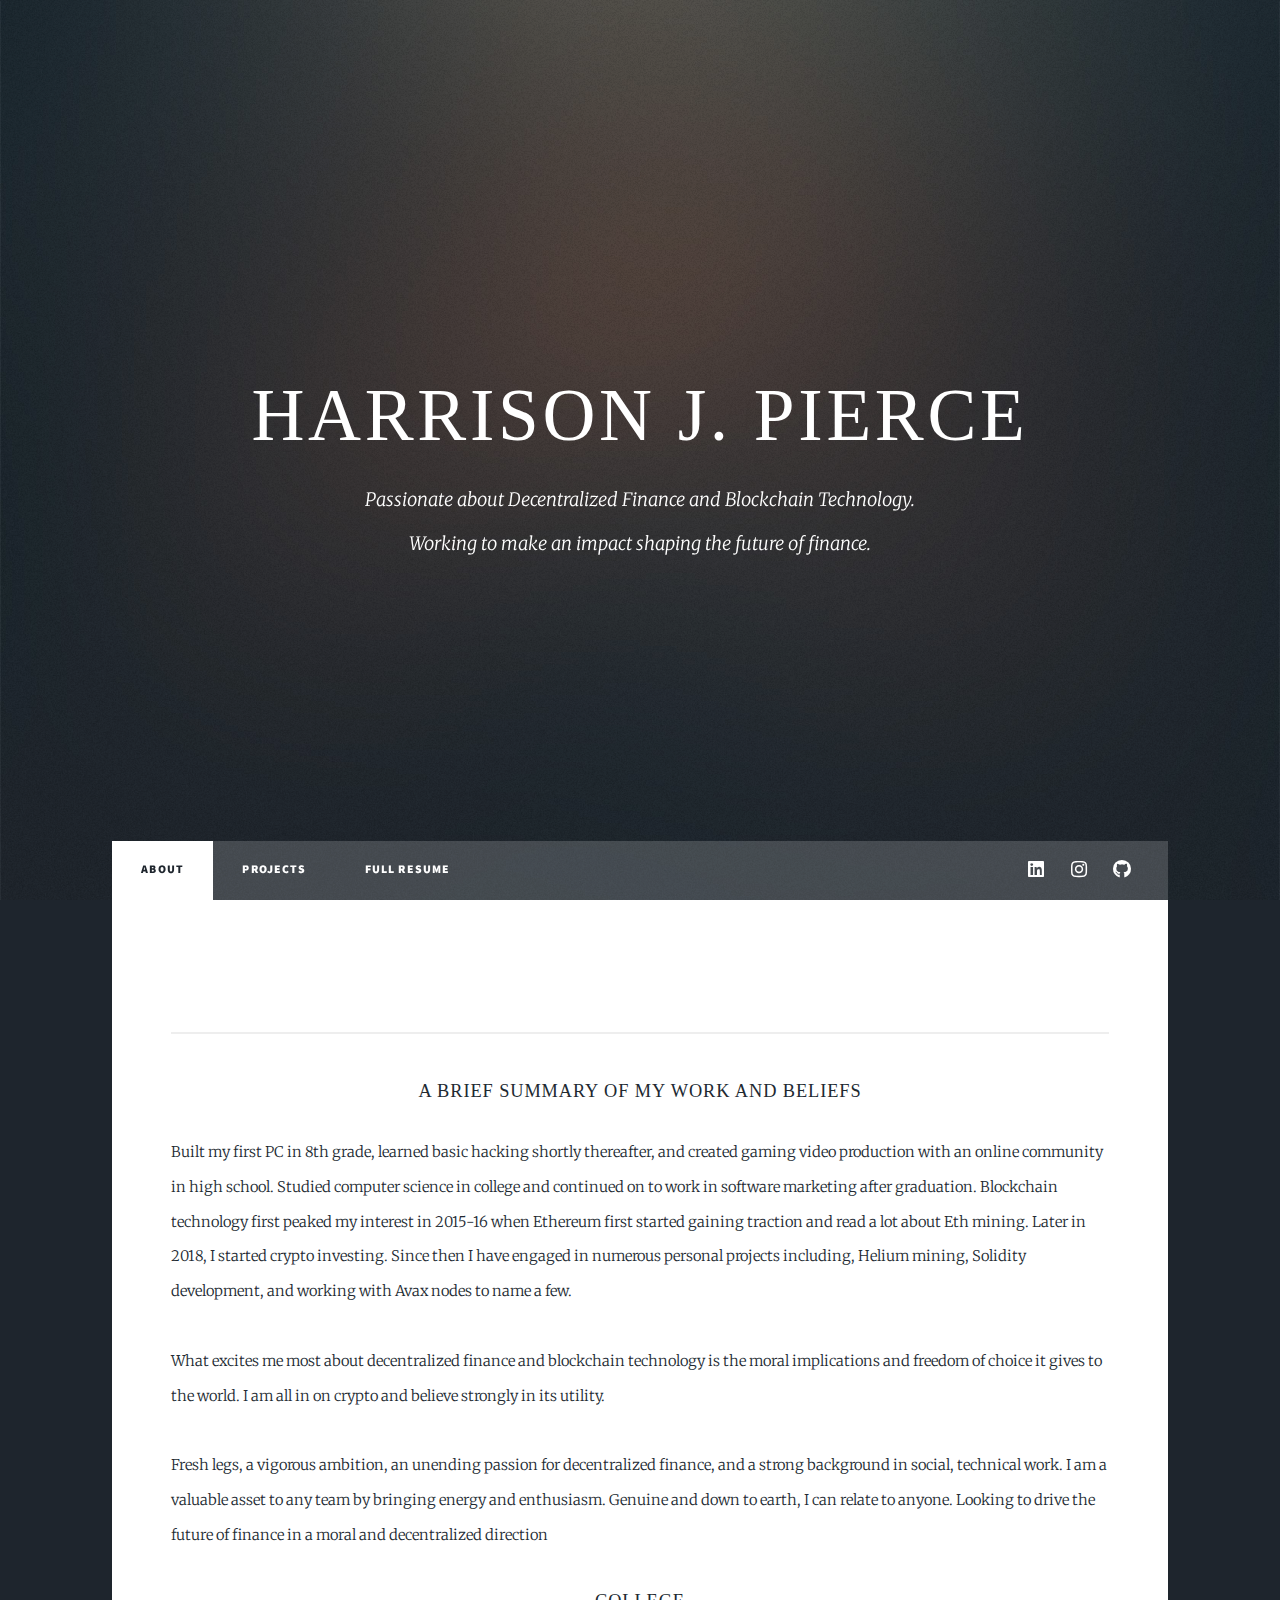
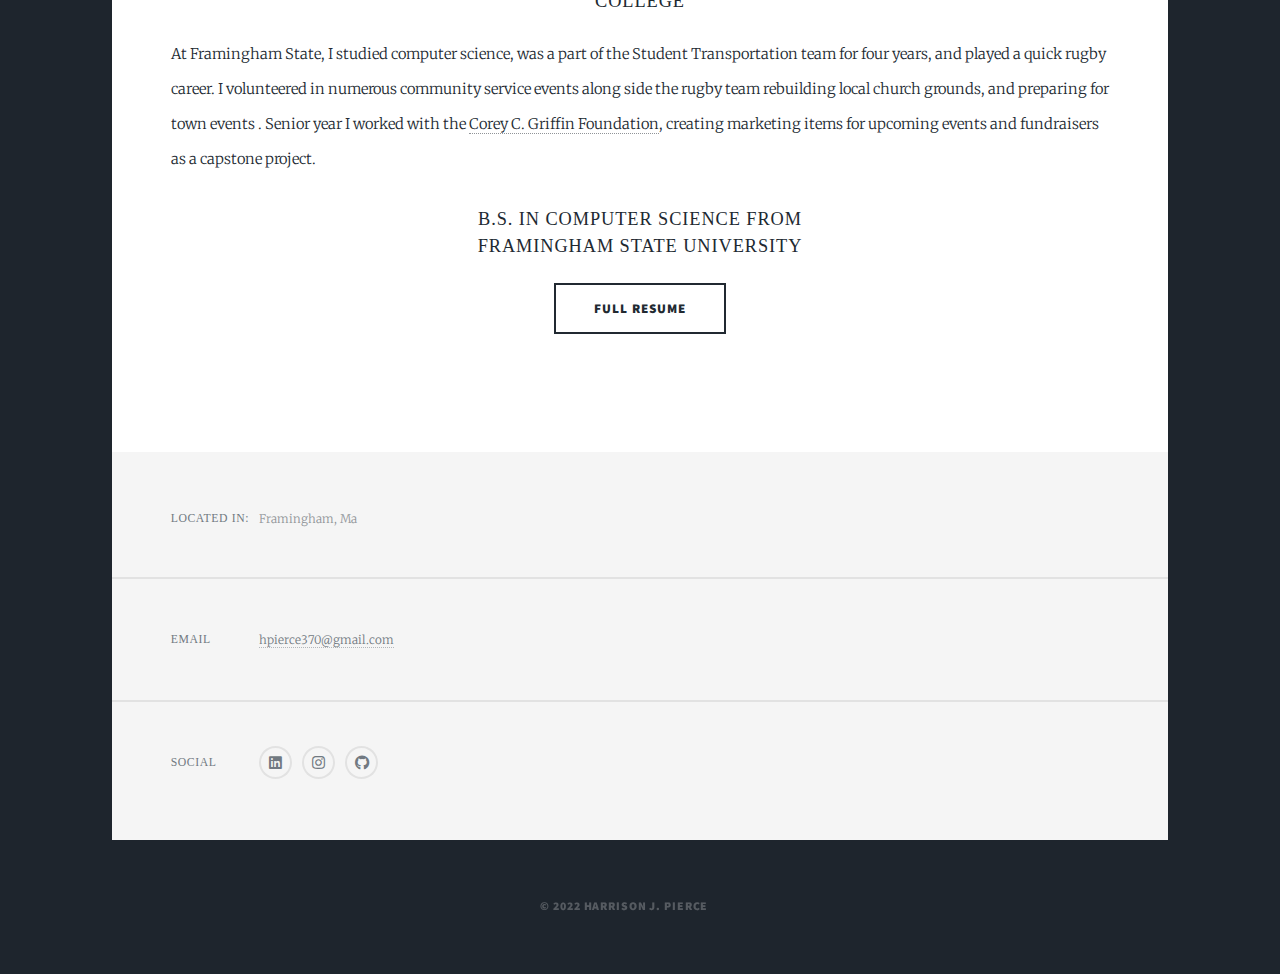
==== commit b5e21334: "update" ====
--- a/index.html
+++ b/index.html
@@ -22,7 +22,7 @@
 						<h1>Harrison J. Pierce</h1>
 						<p>Passionate about Decentralized Finance and
 							Blockchain Technology. <br>Working to make an impact shaping the
-							future of finance.<br>
+							future of finance.<br><br><br><br><br><br>
 					</div>
 
 				<!-- Header -->
@@ -32,7 +32,9 @@
 					<nav id="nav">
 						<ul class="links">
 							<li class="active"><a href="index.html">About</a></li>
-							<li><a href="generic.html">Crypto projects</a></li>
+							<li><a href="projects.html">Projects</a></li>
+							<li><a href="Resume.pdf">Full Resume</a></li>
+
 						</ul>
 						<ul class="icons">
 
@@ -49,12 +51,28 @@
 							<article class="post featured">
 								<header class="major">
 									<hr>
-									<h3>B.S. in Computer Science from<a href="https://www.framingham.edu/"> <br>
-										Framingham State University</a></h3>
-									<p>At Framingham State, I studied computer science, was a part of the Student Transportation team for four years, and played a quick rugby career. 
-										I volunteered in numerous community service events rebuilding local church grounds, and preparing for town events along side the rugby team.
-										 Senior year I worked with the <a href=https://www.coreycgriffinfoundation.org>Corey C. Griffin Foundation</a>, creating marketing items for upcoming events and fundraisers.
-									    </p>
+									<h3>A brief summary of my work and beliefs</h3>
+									<p><div style="text-align:left;">Built my first PC in 8th grade, learned basic hacking shortly thereafter, and created gaming video production with an online community in high school. Studied computer science in
+										 college and continued on to work in software marketing after graduation. Blockchain technology first peaked my interest in 2015-16 
+										 when Ethereum first started gaining traction and read a lot about Eth mining. Later in 2018, I started crypto investing. Since then I have engaged in numerous 
+										 personal projects including, Helium mining, Solidity development, and working with Avax nodes to name a few.
+										<br><br>
+										What excites me most about decentralized finance and blockchain technology is the moral implications and freedom of choice it gives
+										 to the world. I am all in on crypto and believe strongly in its utility. 
+										<br><br>
+										Fresh legs, a vigorous ambition, an unending passion for decentralized finance, and a strong background in social, technical work.
+										 I am a valuable asset to any team by bringing energy and enthusiasm. Genuine and down to earth, I can relate to anyone.
+										  Looking to drive the future of finance in a moral and decentralized direction
+										  <br><br>
+										  <h3><center>College</center></h3>
+										  At Framingham State, I studied computer science, was a part of the Student Transportation team for four years, and played a quick rugby career. 
+										I volunteered in numerous community service events along side the rugby team rebuilding local church grounds, and preparing for town events .
+										 Senior year I worked with the <a href=https://www.coreycgriffinfoundation.org>Corey C. Griffin Foundation</a>, creating marketing items for upcoming 
+										 events and fundraisers as a capstone project.
+									    </div></p>
+
+										<h3>B.S. in Computer Science from<a href="https://www.framingham.edu/"> <br>
+											Framingham State University</a></h3>
 								<ul class="actions special">
 									<li><a href="Resume.pdf" class="button large">Full Resume</a></li>
 
@@ -63,124 +81,18 @@
 
 							</article>
 
-						<!-- Posts -->
-							<section class="posts">
-								<article>
-									<header>
-										<h2><a href="#">MagicMirror Project
-										</a></h2>
-									</header>
-									<a href="#" class="image fit"><img src="images/mm/cover.png" alt="" /></a>
-									<p></p>
-									<ul class="actions special">
-										<li><a href="#" class="button">View</a></li>
-									</ul>
-								</article>
-								<article>
-									<header>
-										<h2><a href="#">Primis eget<br />
-										imperdiet lorem</a></h2>
-									</header>
-									<a href="#" class="image fit"><img src="images/pic03.jpg" alt="" /></a>
-									<p>Donec eget ex magna. Interdum et malesuada fames ac ante ipsum primis in faucibus. Pellentesque venenatis dolor imperdiet dolor mattis sagittis magna etiam.</p>
-									<ul class="actions special">
-										<li><a href="#" class="button">Full Story</a></li>
-									</ul>
-								</article>
-								<article>
-									<header>
-										<span class="date">April 18, 2017</span>
-										<h2><a href="#">Ante mattis<br />
-										interdum dolor</a></h2>
-									</header>
-									<a href="#" class="image fit"><img src="images/pic04.jpg" alt="" /></a>
-									<p>Donec eget ex magna. Interdum et malesuada fames ac ante ipsum primis in faucibus. Pellentesque venenatis dolor imperdiet dolor mattis sagittis magna etiam.</p>
-									<ul class="actions special">
-										<li><a href="#" class="button">Full Story</a></li>
-									</ul>
-								</article>
-								<article>
-									<header>
-										<span class="date">April 14, 2017</span>
-										<h2><a href="#">Tempus sed<br />
-										nulla imperdiet</a></h2>
-									</header>
-									<a href="#" class="image fit"><img src="images/pic05.jpg" alt="" /></a>
-									<p>Donec eget ex magna. Interdum et malesuada fames ac ante ipsum primis in faucibus. Pellentesque venenatis dolor imperdiet dolor mattis sagittis magna etiam.</p>
-									<ul class="actions special">
-										<li><a href="#" class="button">Full Story</a></li>
-									</ul>
-								</article>
-								<article>
-									<header>
-										<span class="date">April 11, 2017</span>
-										<h2><a href="#">Odio magna<br />
-										sed consectetur</a></h2>
-									</header>
-									<a href="#" class="image fit"><img src="images/pic06.jpg" alt="" /></a>
-									<p>Donec eget ex magna. Interdum et malesuada fames ac ante ipsum primis in faucibus. Pellentesque venenatis dolor imperdiet dolor mattis sagittis magna etiam.</p>
-									<ul class="actions special">
-										<li><a href="#" class="button">Full Story</a></li>
-									</ul>
-								</article>
-								<article>
-									<header>
-										<span class="date">April 7, 2017</span>
-										<h2><a href="#">Augue lorem<br />
-										primis vestibulum</a></h2>
-									</header>
-									<a href="#" class="image fit"><img src="images/pic07.jpg" alt="" /></a>
-									<p>Donec eget ex magna. Interdum et malesuada fames ac ante ipsum primis in faucibus. Pellentesque venenatis dolor imperdiet dolor mattis sagittis magna etiam.</p>
-									<ul class="actions special">
-										<li><a href="#" class="button">Full Story</a></li>
-									</ul>
-								</article>
-							</section>
-
-						<!-- Footer -->
-							<footer>
-								<div class="pagination">
-									<!--<a href="#" class="previous">Prev</a>-->
-									<a href="#" class="page active">1</a>
-									<a href="#" class="page">2</a>
-									<a href="#" class="page">3</a>
-									<span class="extra">&hellip;</span>
-									<a href="#" class="page">8</a>
-									<a href="#" class="page">9</a>
-									<a href="#" class="page">10</a>
-									<a href="#" class="next">Next</a>
-								</div>
-							</footer>
+					
 
 					</div>
+					
 
 				<!-- Footer -->
 					<footer id="footer">
-						<section>
-							<form method="post" action="#">
-								<div class="fields">
-									<div class="field">
-										<label for="name">Name</label>
-										<input type="text" name="name" id="name" />
-									</div>
-									<div class="field">
-										<label for="email">Email</label>
-										<input type="text" name="email" id="email" />
-									</div>
-									<div class="field">
-										<label for="message">Message</label>
-										<textarea name="message" id="message" rows="3"></textarea>
-									</div>
-								</div>
-								<ul class="actions">
-									<li><input type="submit" value="Send Message" /></li>
-								</ul>
-							</form>
-						</section>
+
 						<section class="split contact">
 							<section class="alt">
 								<h3>Located in: </h3>
-								<p>Boston, Ma</p>
+								<p>Framingham, Ma</p>
 							</section>
 							<section>
 								<h3>Email</h3>
@@ -198,9 +110,9 @@
 					</footer>
 
 				<!-- Copyright -->
-					<div id="copyright">
-						<ul><li>&copy; Untitled</li><li>Design: <a href="https://html5up.net">HTML5 UP</a></li></ul>
-					</div>
+				<div id="copyright">
+					<ul><li>&copy; 2022 Harrison J. Pierce</li><li></ul>
+				</div>
 
 			</div>
 
@@ -214,4 +126,4 @@
 			<script src="assets/js/main.js"></script>
 
 	</body>
-</html>+</html>
--- a/assets/css/main.css
+++ b/assets/css/main.css
@@ -29,6 +29,7 @@
 footer, header, hgroup, menu, nav, section {
 	display: block;}
 
+
 body {
 	line-height: 1;
 }
@@ -74,6 +75,7 @@
 
 /* Basic */
 
+
 	@-ms-viewport {
 		width: device-width;
 	}
@@ -92,6 +94,7 @@
 
 	html {
 		box-sizing: border-box;
+		
 	}
 
 	*, *:before, *:after {
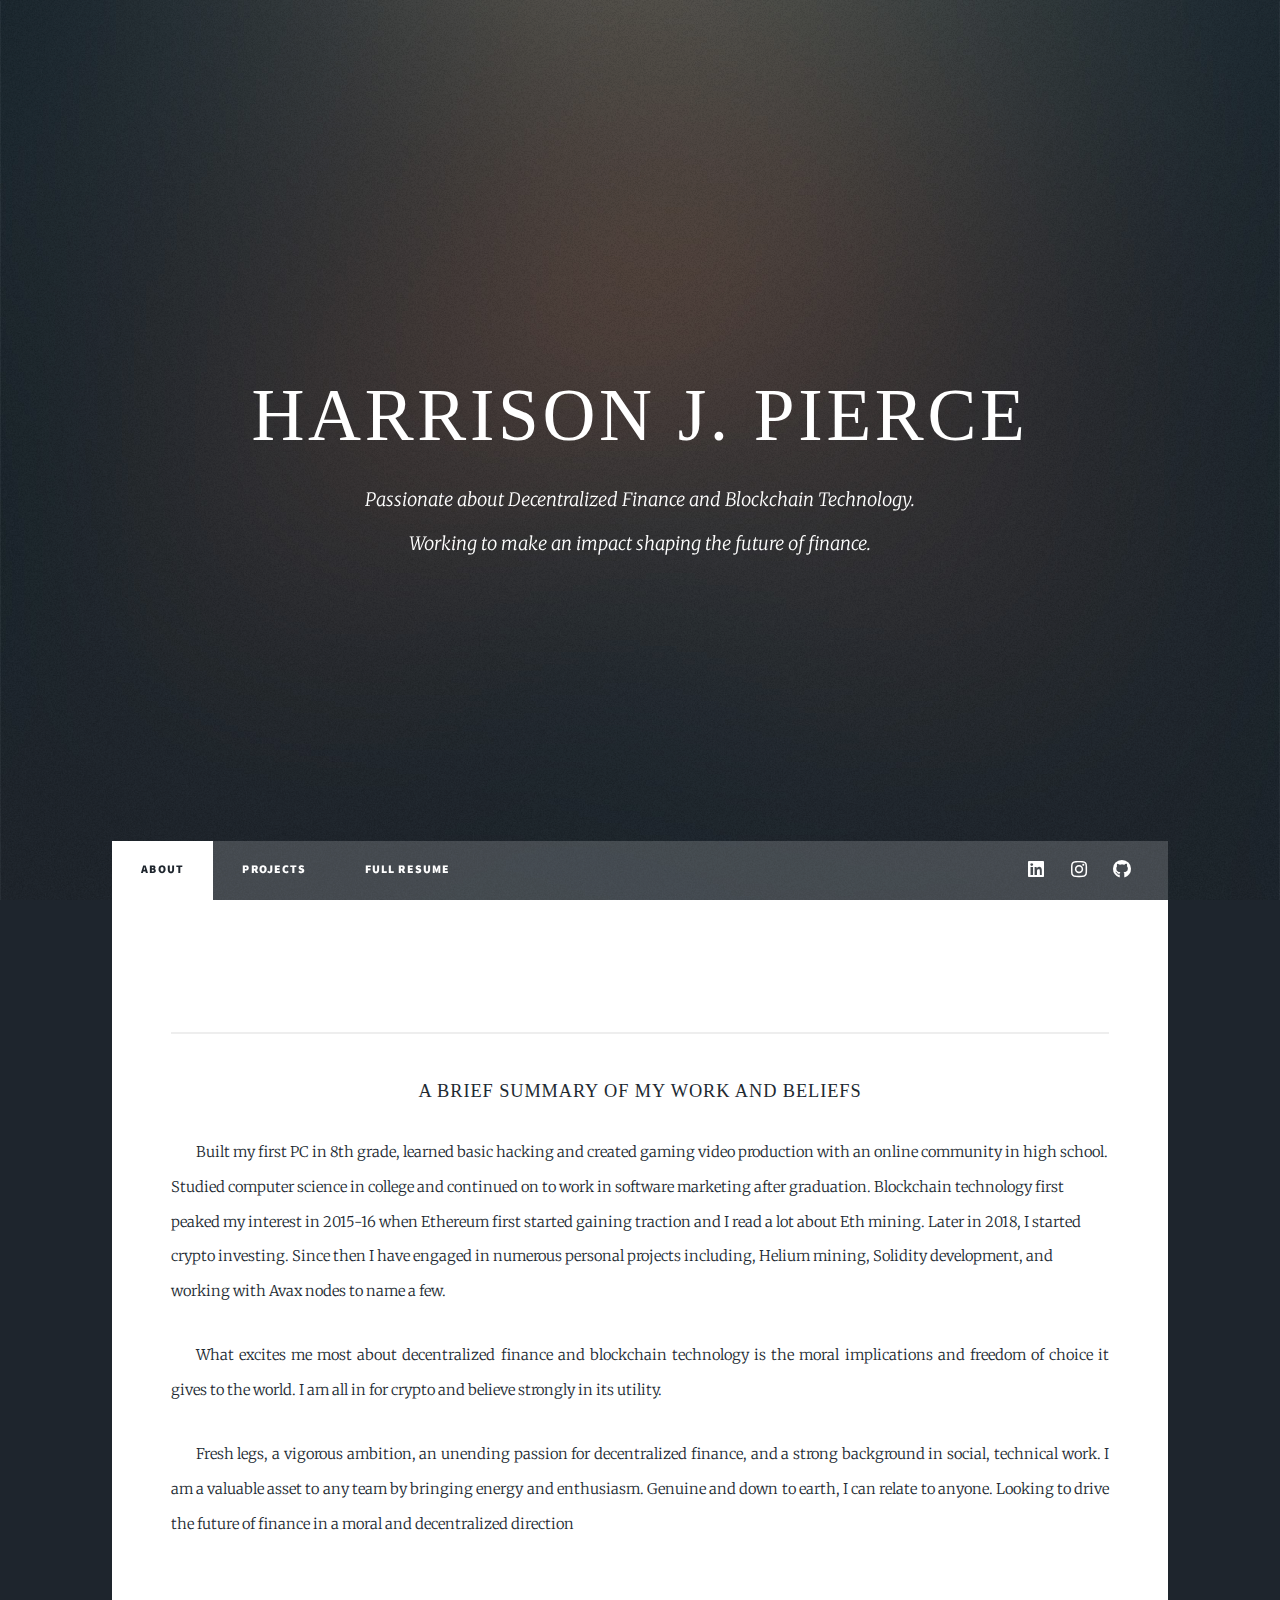
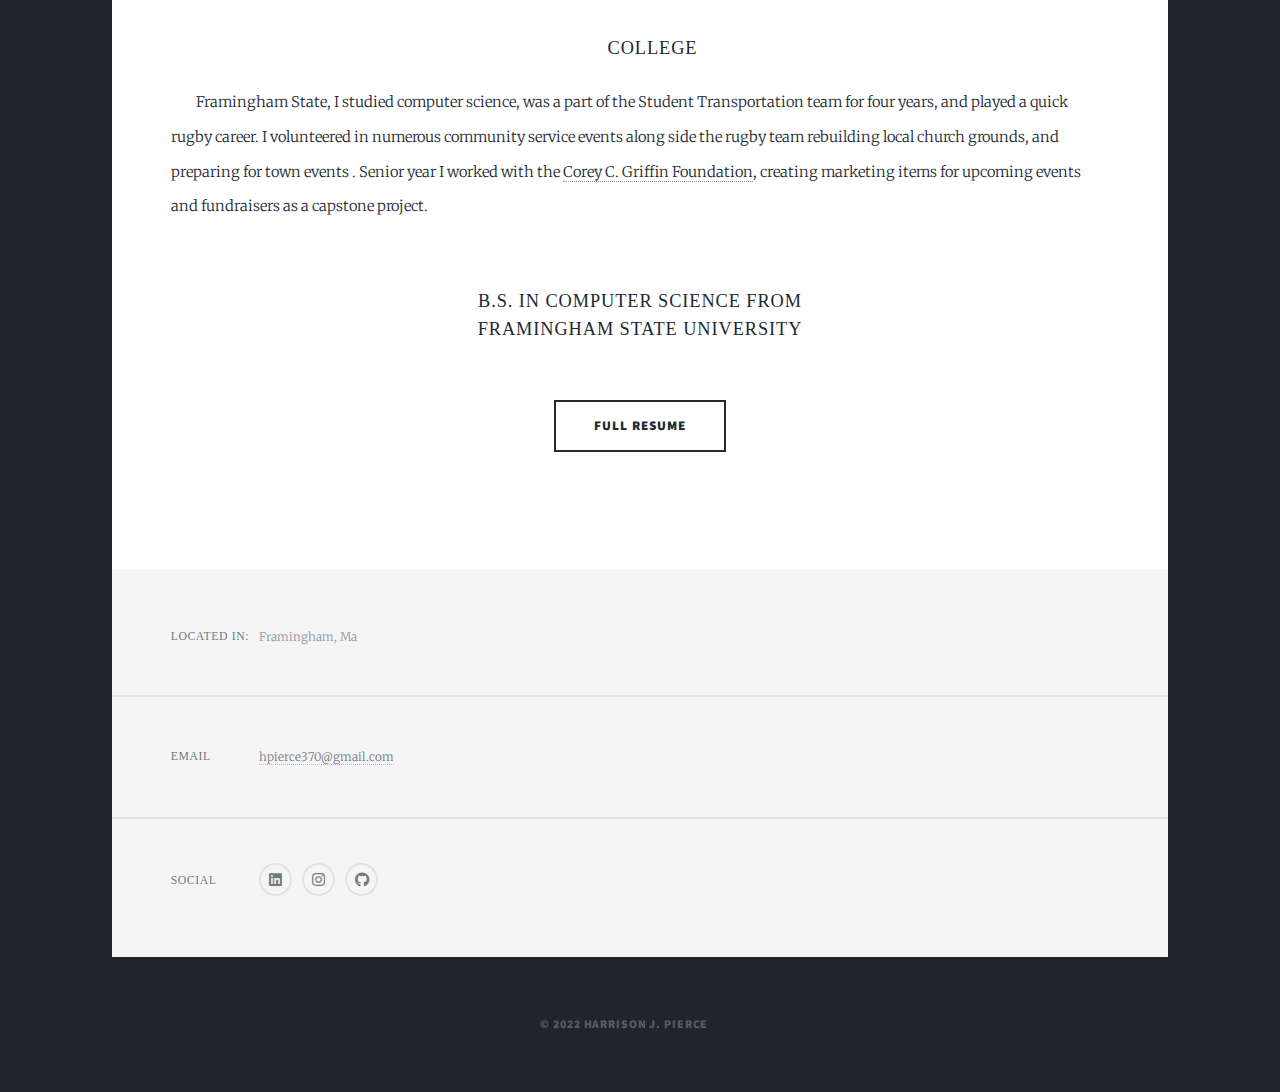
==== commit 9ff23b49: "Update index.html" ====
--- a/index.html
+++ b/index.html
@@ -52,32 +52,32 @@
 								<header class="major">
 									<hr>
 									<h3>A brief summary of my work and beliefs</h3>
-									<p><div style="text-align:left;">Built my first PC in 8th grade, learned basic hacking shortly thereafter, and created gaming video production with an online community in high school. Studied computer science in
-										 college and continued on to work in software marketing after graduation. Blockchain technology first peaked my interest in 2015-16 
-										 when Ethereum first started gaining traction and read a lot about Eth mining. Later in 2018, I started crypto investing. Since then I have engaged in numerous 
-										 personal projects including, Helium mining, Solidity development, and working with Avax nodes to name a few.
-										<br><br>
-										What excites me most about decentralized finance and blockchain technology is the moral implications and freedom of choice it gives
-										 to the world. I am all in on crypto and believe strongly in its utility. 
-										<br><br>
-										Fresh legs, a vigorous ambition, an unending passion for decentralized finance, and a strong background in social, technical work.
-										 I am a valuable asset to any team by bringing energy and enthusiasm. Genuine and down to earth, I can relate to anyone.
-										  Looking to drive the future of finance in a moral and decentralized direction
-										  <br><br>
-										  <h3><center>College</center></h3>
-										  At Framingham State, I studied computer science, was a part of the Student Transportation team for four years, and played a quick rugby career. 
-										I volunteered in numerous community service events along side the rugby team rebuilding local church grounds, and preparing for town events .
-										 Senior year I worked with the <a href=https://www.coreycgriffinfoundation.org>Corey C. Griffin Foundation</a>, creating marketing items for upcoming 
-										 events and fundraisers as a capstone project.
-									    </div></p>
-
+									<p><div style="text-align:left; text-indent: 25px;">Built my first PC in 8th grade, learned basic hacking and created gaming video production with an online community in high school. Studied computer science in
+										college and continued on to work in software marketing after graduation. Blockchain technology first peaked my interest in 2015-16 
+										when Ethereum first started gaining traction and I read a lot about Eth mining. Later in 2018, I started crypto investing. Since then I have engaged in numerous 
+										personal projects including, Helium mining, Solidity development, and working with Avax nodes to name a few.
+									   </p>
+									   <p>What excites me most about decentralized finance and blockchain technology is the moral implications and freedom of choice it gives
+										to the world. I am all in for crypto and believe strongly in its utility. 
+									   </p>
+									   <p>Fresh legs, a vigorous ambition, an unending passion for decentralized finance, and a strong background in social, technical work.
+										I am a valuable asset to any team by bringing energy and enthusiasm. Genuine and down to earth, I can relate to anyone.
+										 Looking to drive the future of finance in a moral and decentralized direction
+									    </p><br>
+										<p> <h3><center>College</center></h3>
+											<div style="text-align:left; text-indent: 25px;">  Framingham State, I studied computer science, was a part of the Student Transportation team for four years, and played a quick rugby career. 
+									    I volunteered in numerous community service events along side the rugby team rebuilding local church grounds, and preparing for town events .
+										Senior year I worked with the <a href=https://www.coreycgriffinfoundation.org>Corey C. Griffin Foundation</a>, creating marketing items for upcoming 
+										events and fundraisers as a capstone project.</div>
+									   </div><p><br>
 										<h3>B.S. in Computer Science from<a href="https://www.framingham.edu/"> <br>
 											Framingham State University</a></h3>
-								<ul class="actions special">
+											<br>
+									<ul class="actions special">
 									<li><a href="Resume.pdf" class="button large">Full Resume</a></li>
 
 								</ul>
-							</header>
+								</header>
 
 							</article>
 
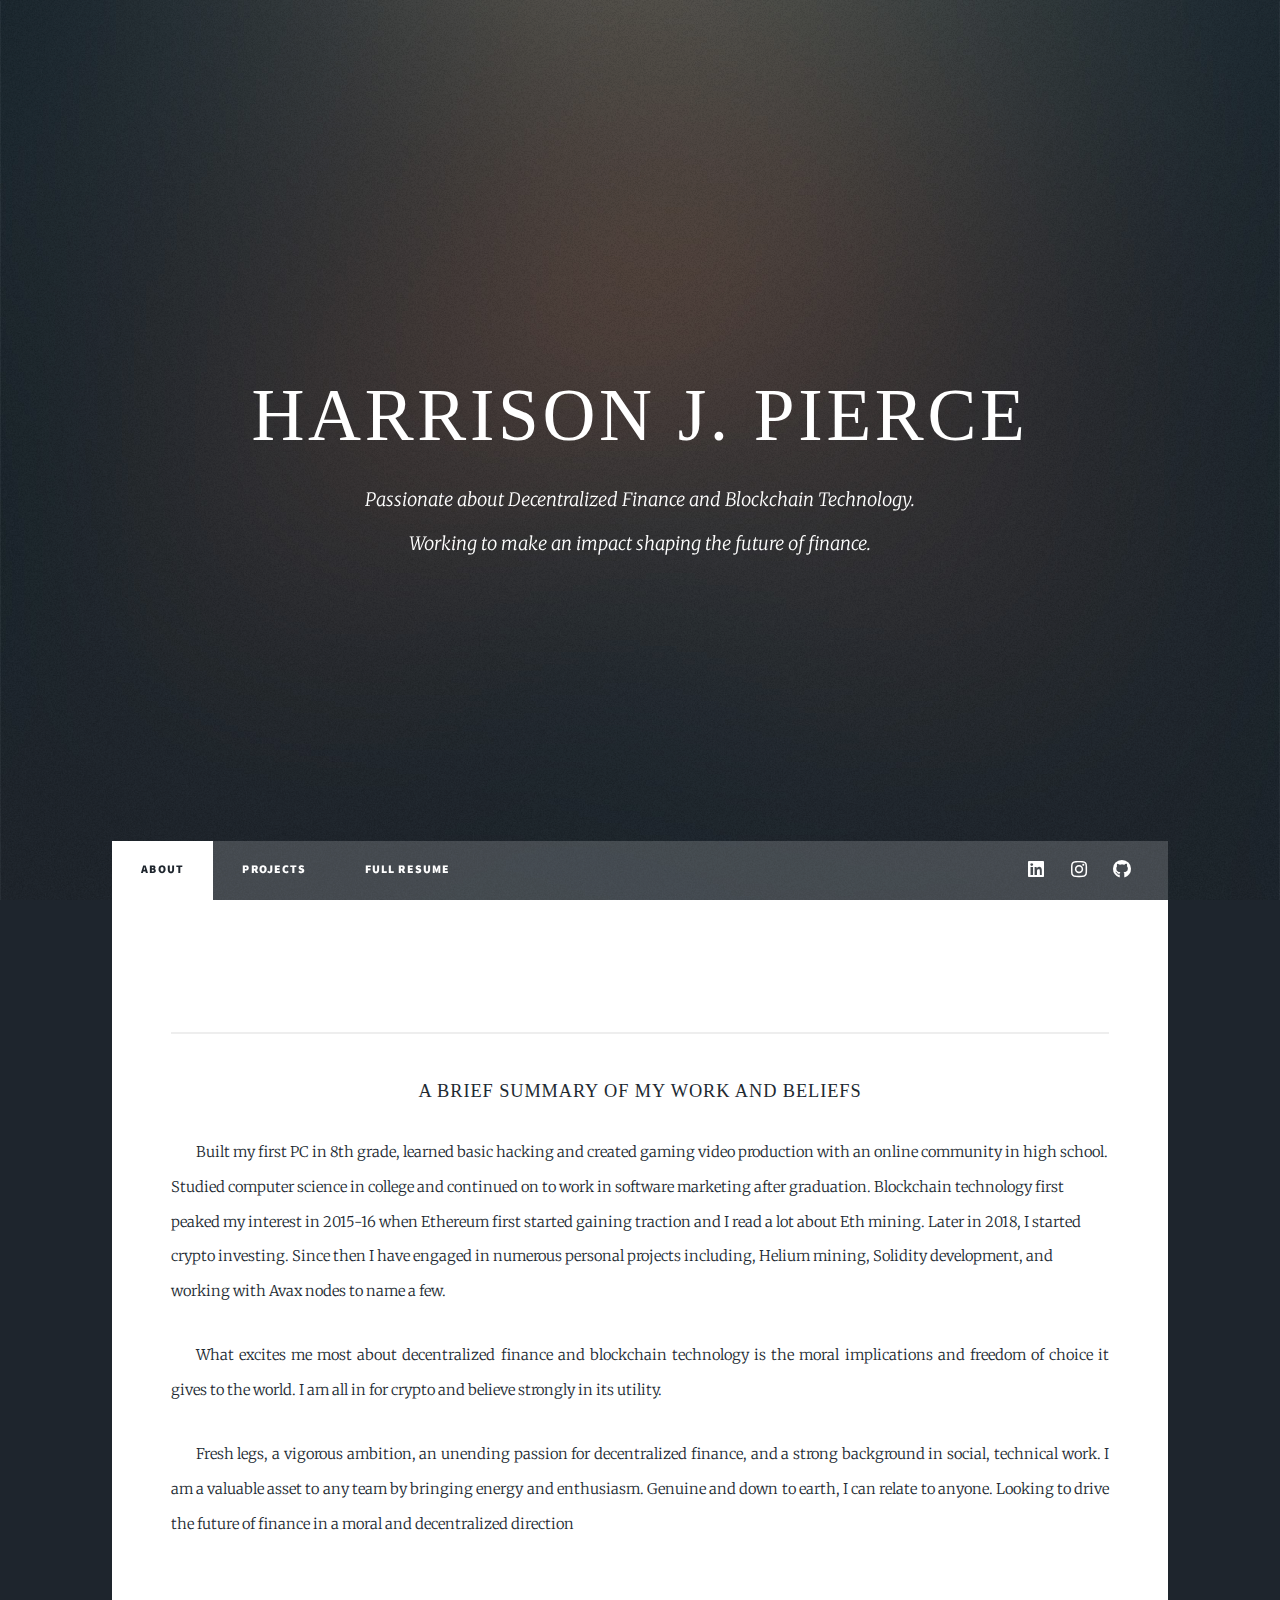
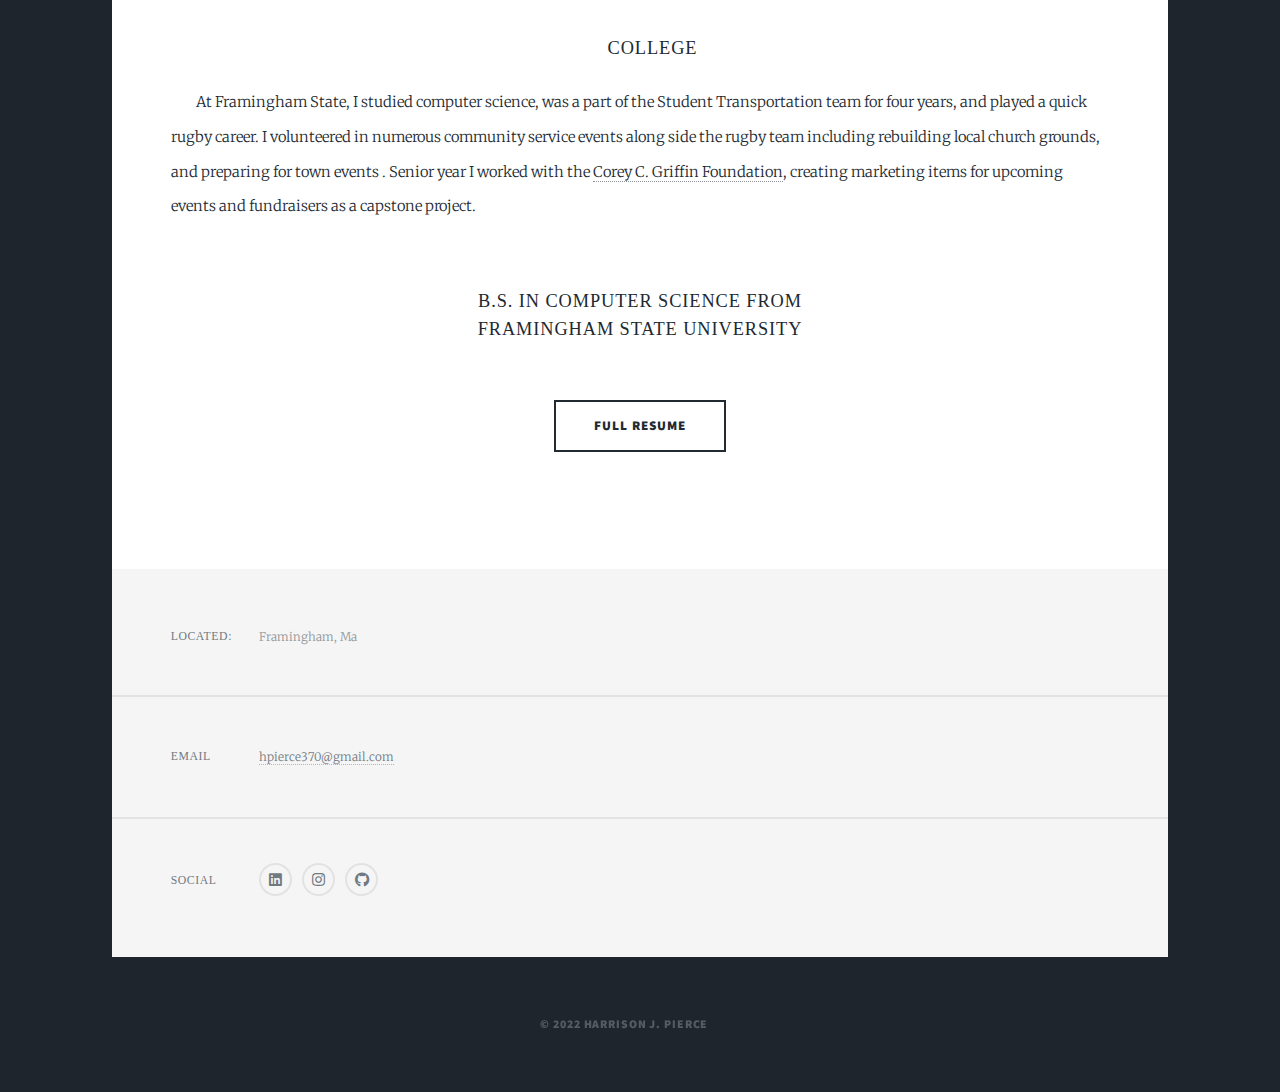
==== commit 9ffac10e: "added remix tutorial" ====
--- a/index.html
+++ b/index.html
@@ -65,8 +65,8 @@
 										 Looking to drive the future of finance in a moral and decentralized direction
 									    </p><br>
 										<p> <h3><center>College</center></h3>
-											<div style="text-align:left; text-indent: 25px;">  Framingham State, I studied computer science, was a part of the Student Transportation team for four years, and played a quick rugby career. 
-									    I volunteered in numerous community service events along side the rugby team rebuilding local church grounds, and preparing for town events .
+											<div style="text-align:left; text-indent: 25px;"> At Framingham State, I studied computer science, was a part of the Student Transportation team for four years, and played a quick rugby career. 
+									    I volunteered in numerous community service events along side the rugby team including rebuilding local church grounds, and preparing for town events .
 										Senior year I worked with the <a href=https://www.coreycgriffinfoundation.org>Corey C. Griffin Foundation</a>, creating marketing items for upcoming 
 										events and fundraisers as a capstone project.</div>
 									   </div><p><br>
@@ -91,7 +91,7 @@
 
 						<section class="split contact">
 							<section class="alt">
-								<h3>Located in: </h3>
+								<h3>Located: </h3>
 								<p>Framingham, Ma</p>
 							</section>
 							<section>
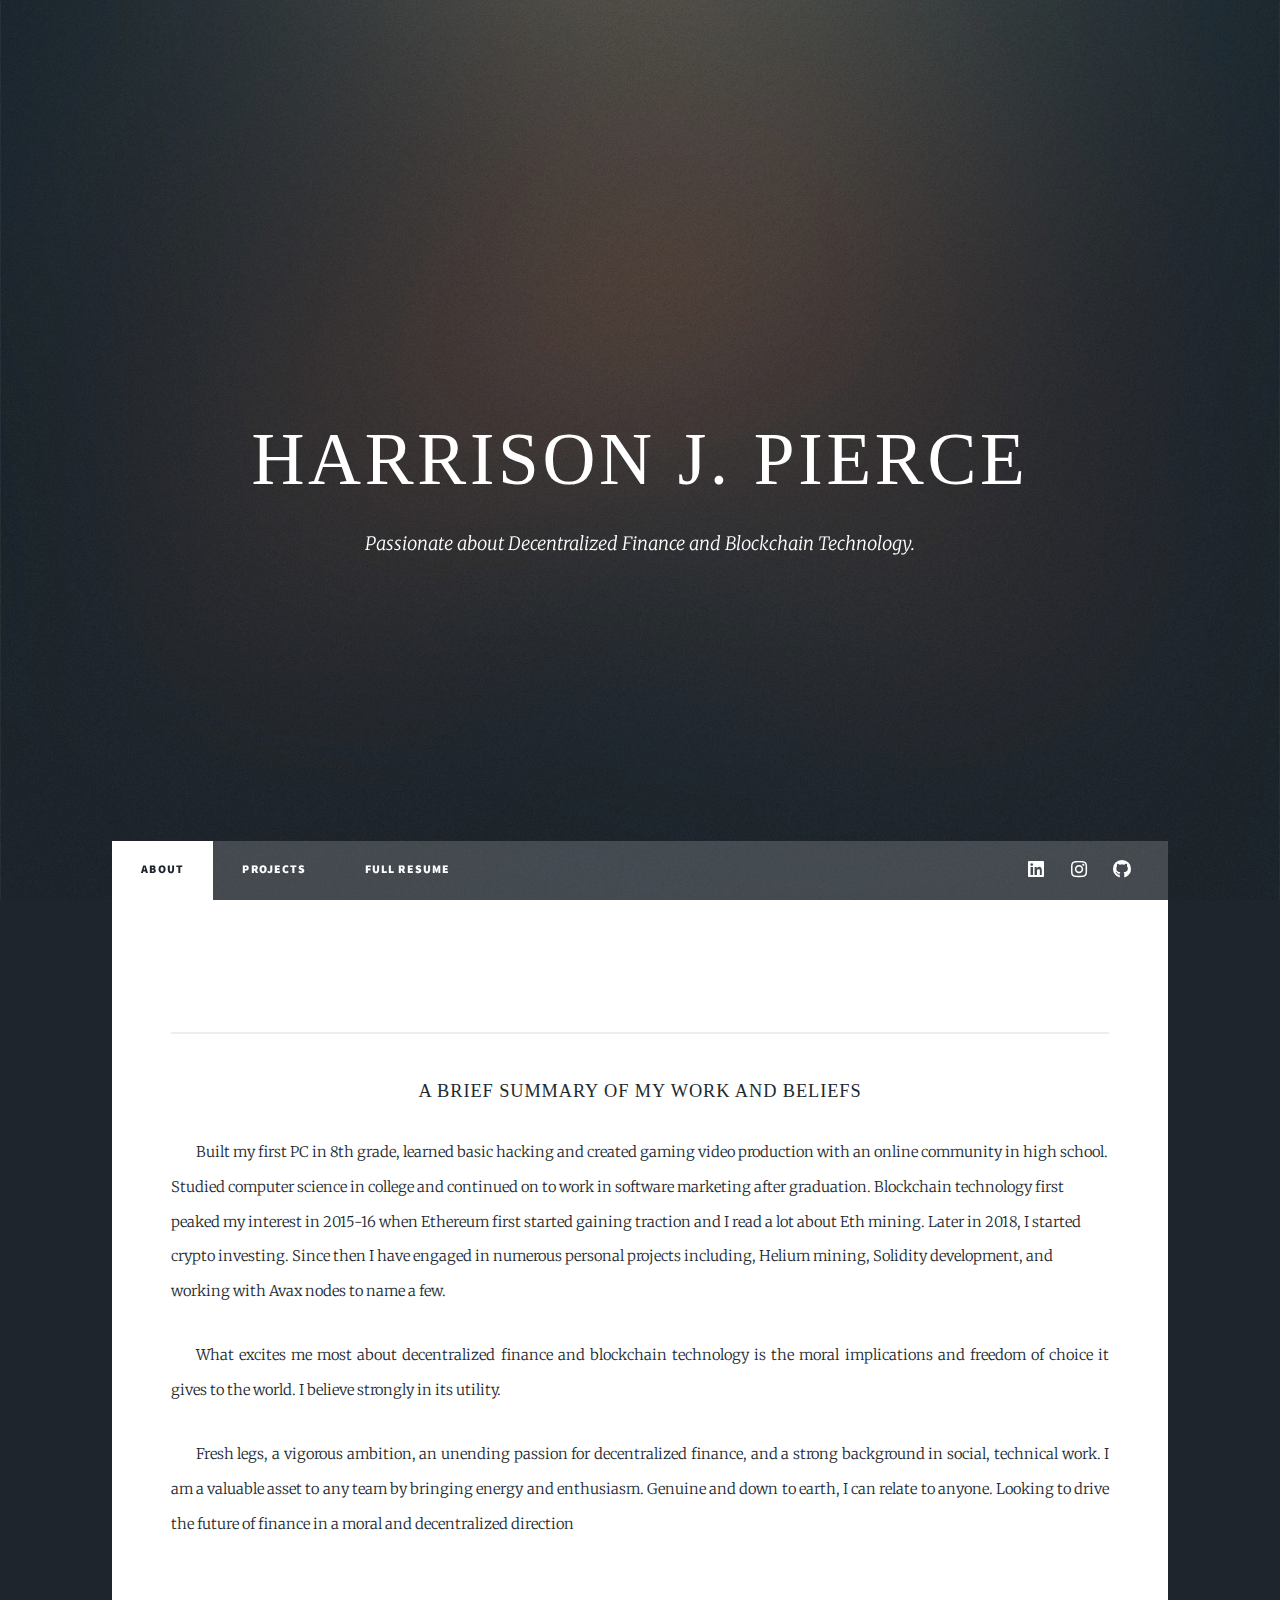
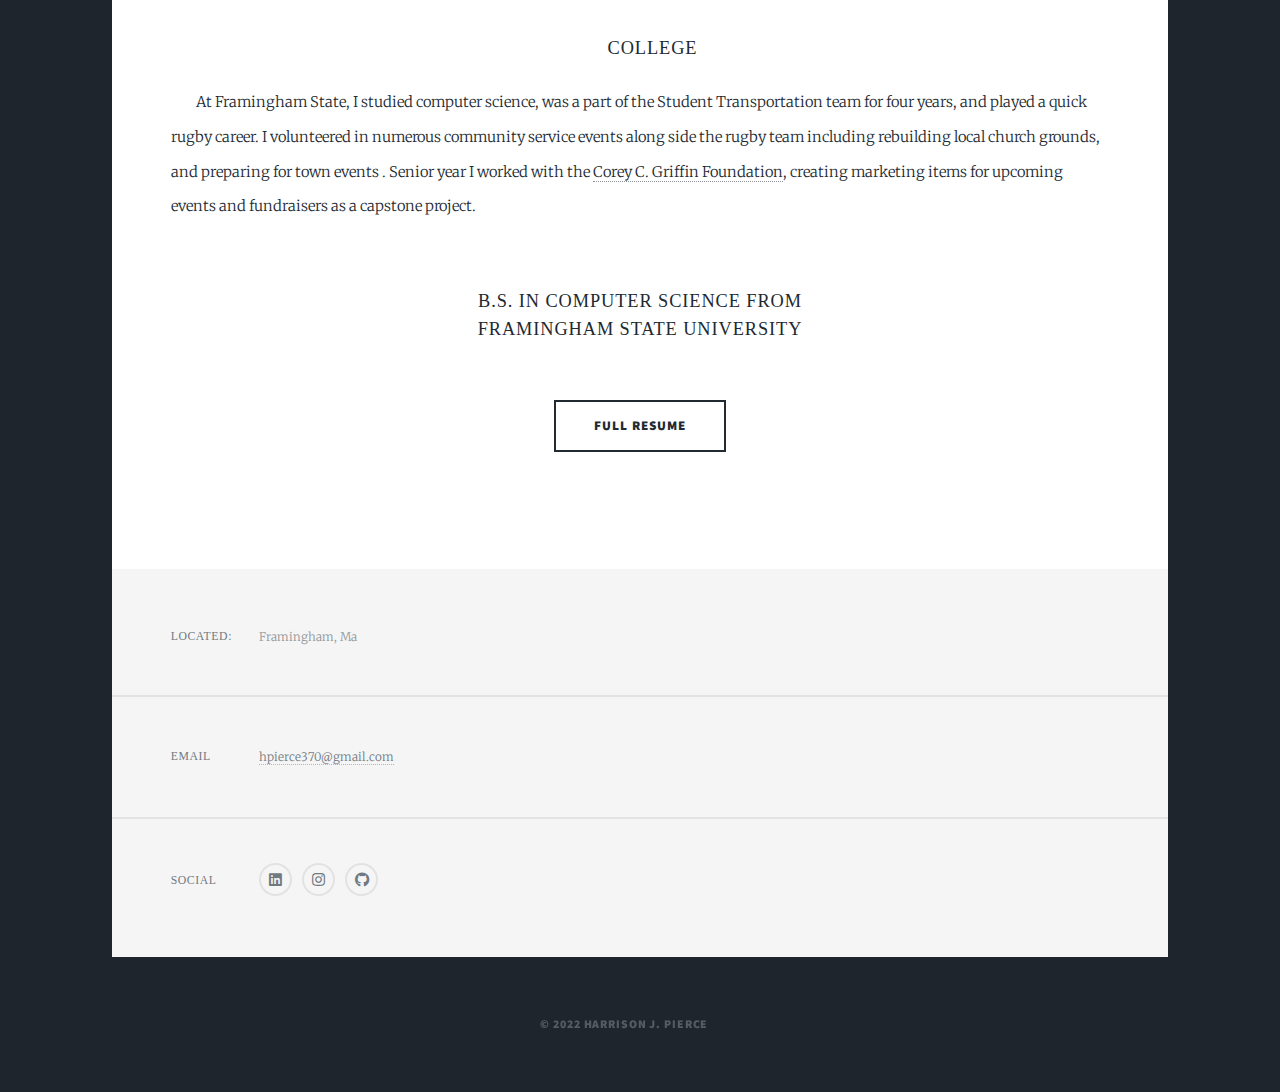
==== commit 6fe4e557: "Update index.html" ====
--- a/index.html
+++ b/index.html
@@ -20,9 +20,7 @@
 				<!-- Intro -->
 					<div id="intro">
 						<h1>Harrison J. Pierce</h1>
-						<p>Passionate about Decentralized Finance and
-							Blockchain Technology. <br>Working to make an impact shaping the
-							future of finance.<br><br><br><br><br><br>
+						<p>Passionate about Decentralized Finance and Blockchain Technology. <br><br><br><br><br><br>
 					</div>
 
 				<!-- Header -->
@@ -58,7 +56,7 @@
 										personal projects including, Helium mining, Solidity development, and working with Avax nodes to name a few.
 									   </p>
 									   <p>What excites me most about decentralized finance and blockchain technology is the moral implications and freedom of choice it gives
-										to the world. I am all in for crypto and believe strongly in its utility. 
+										to the world. I believe strongly in its utility. 
 									   </p>
 									   <p>Fresh legs, a vigorous ambition, an unending passion for decentralized finance, and a strong background in social, technical work.
 										I am a valuable asset to any team by bringing energy and enthusiasm. Genuine and down to earth, I can relate to anyone.
